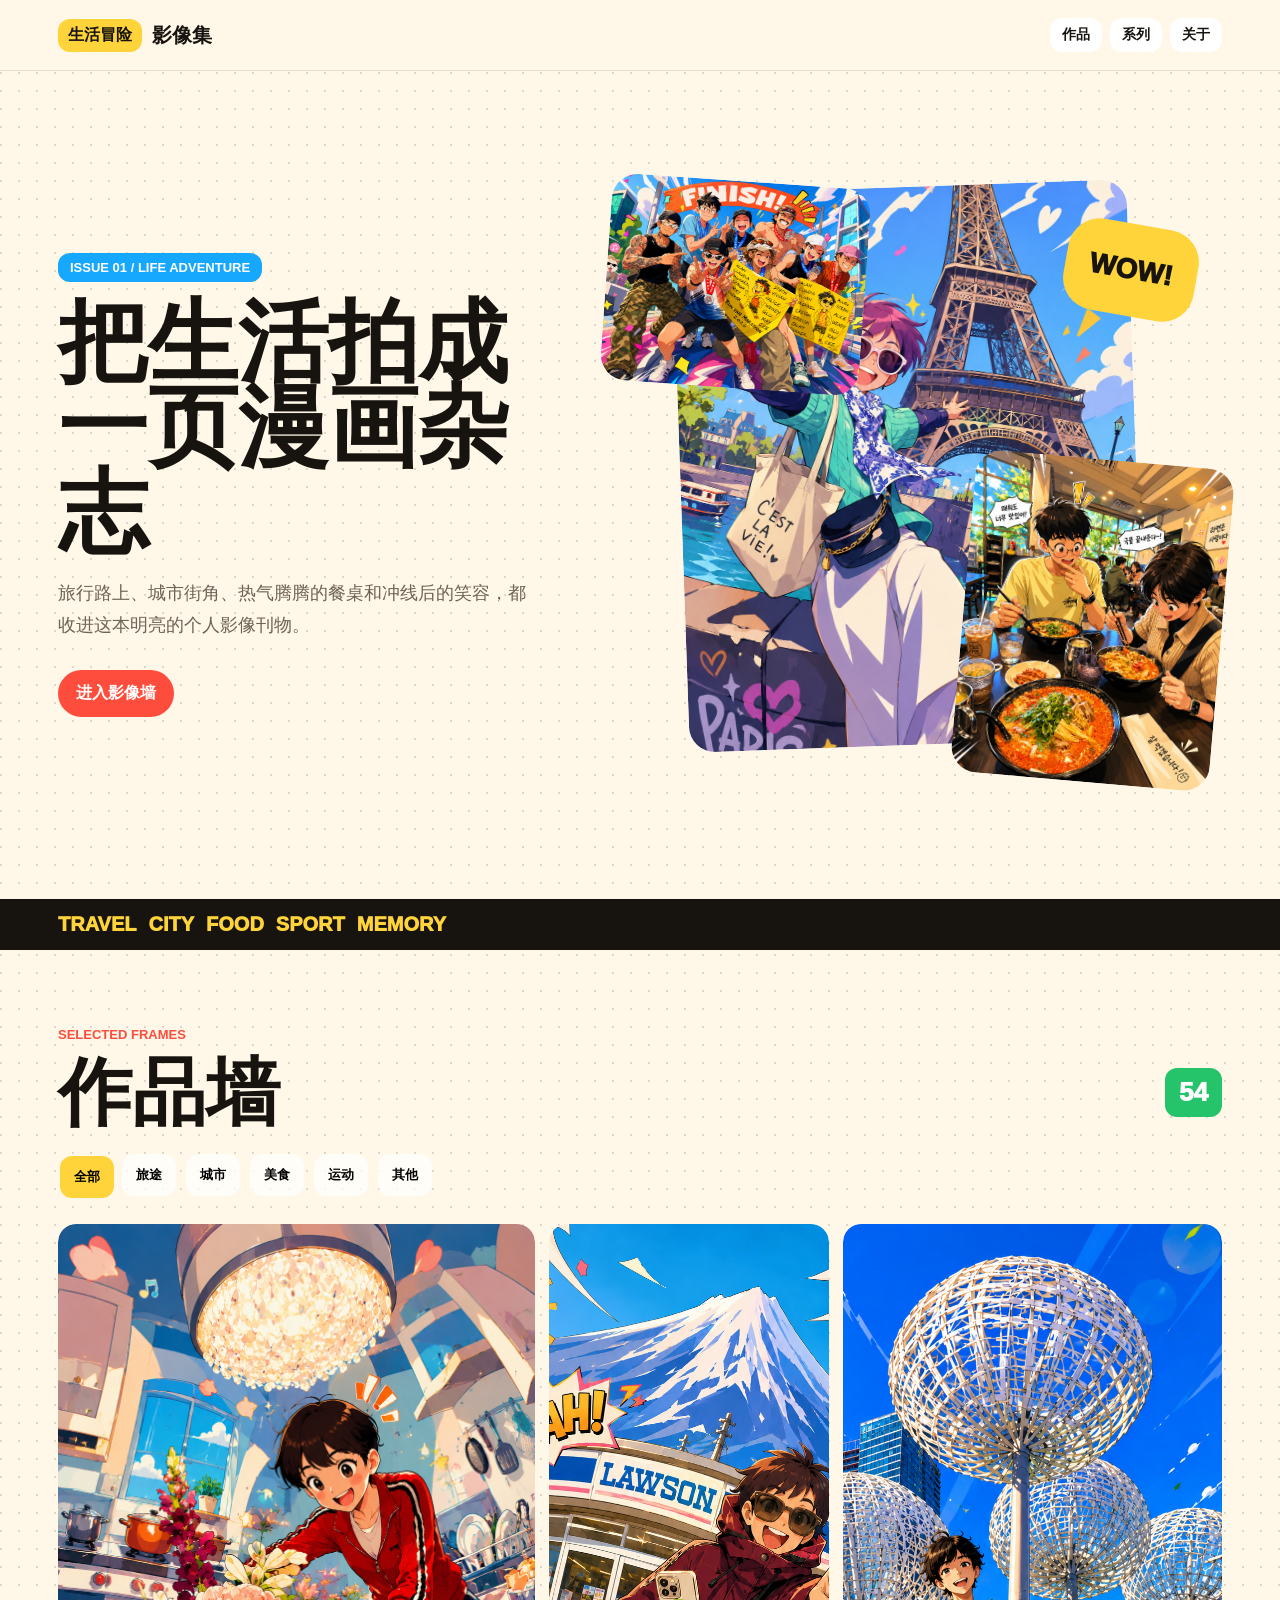
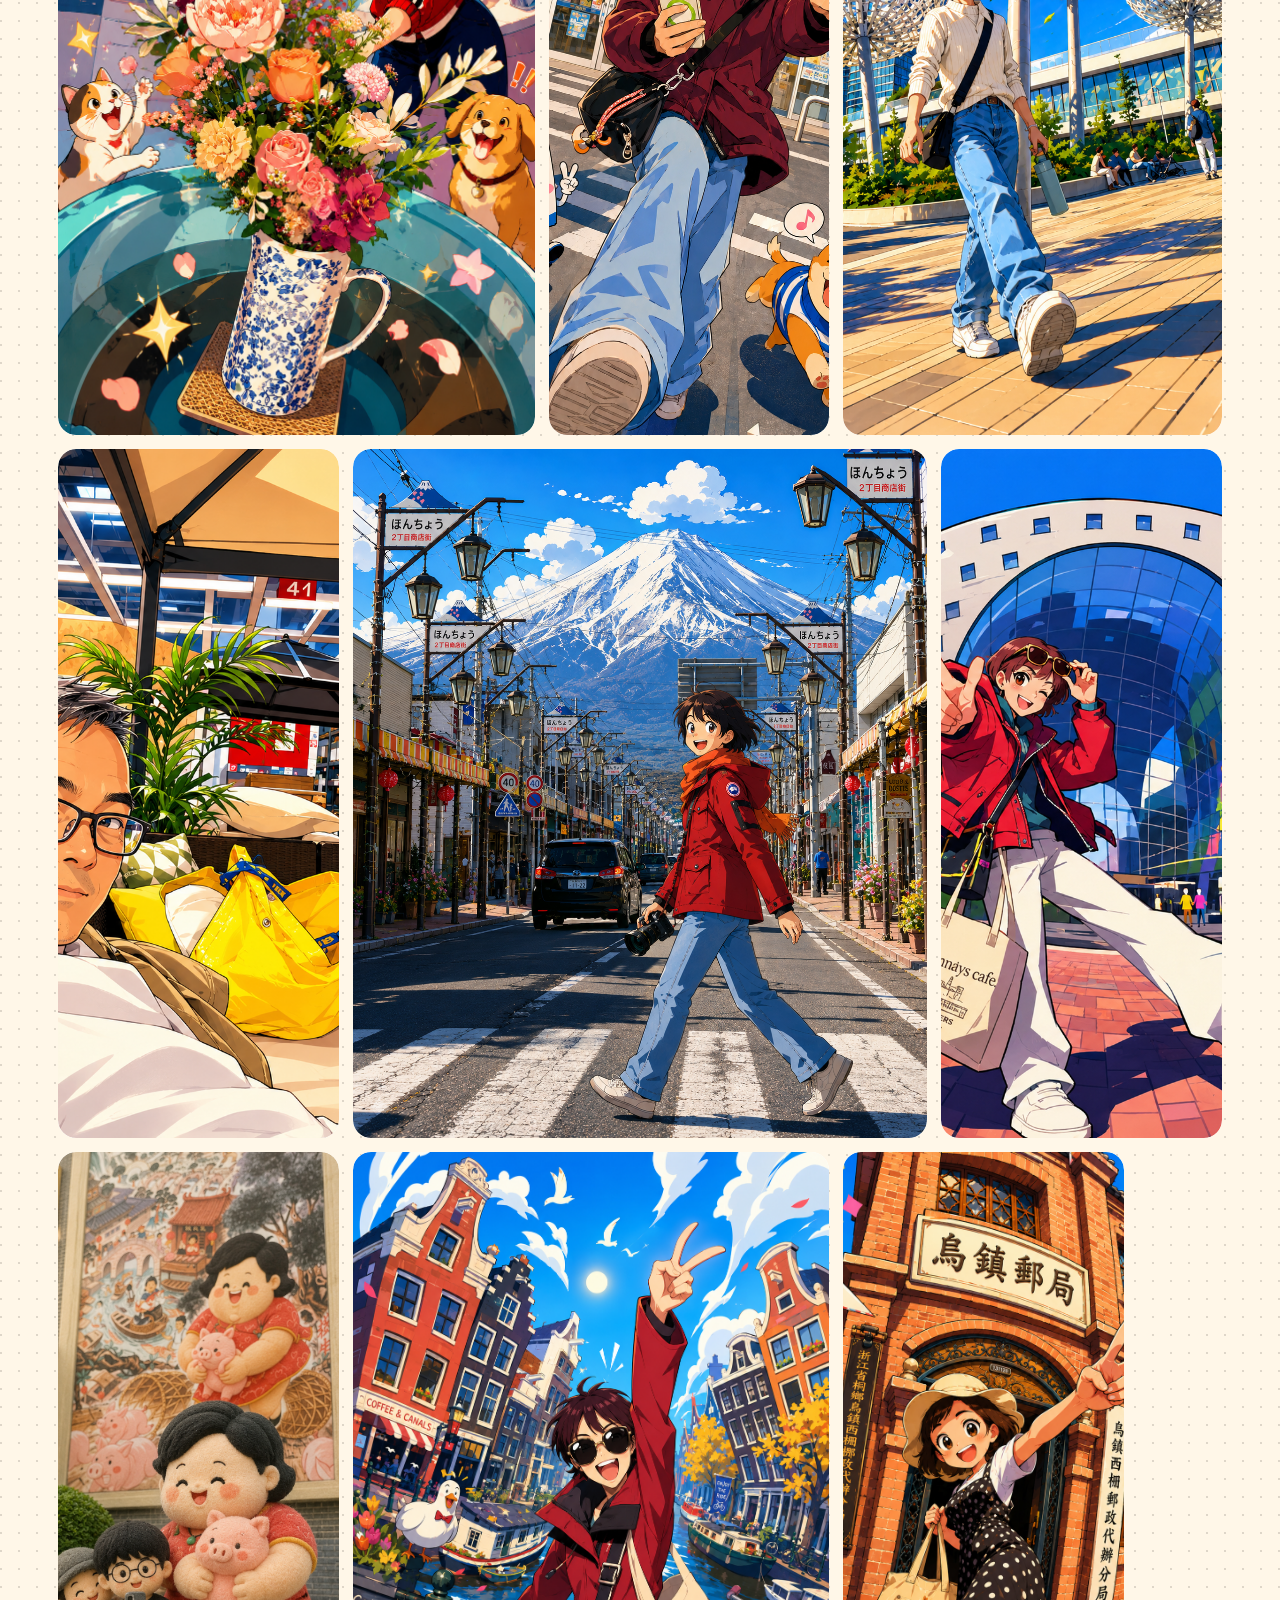
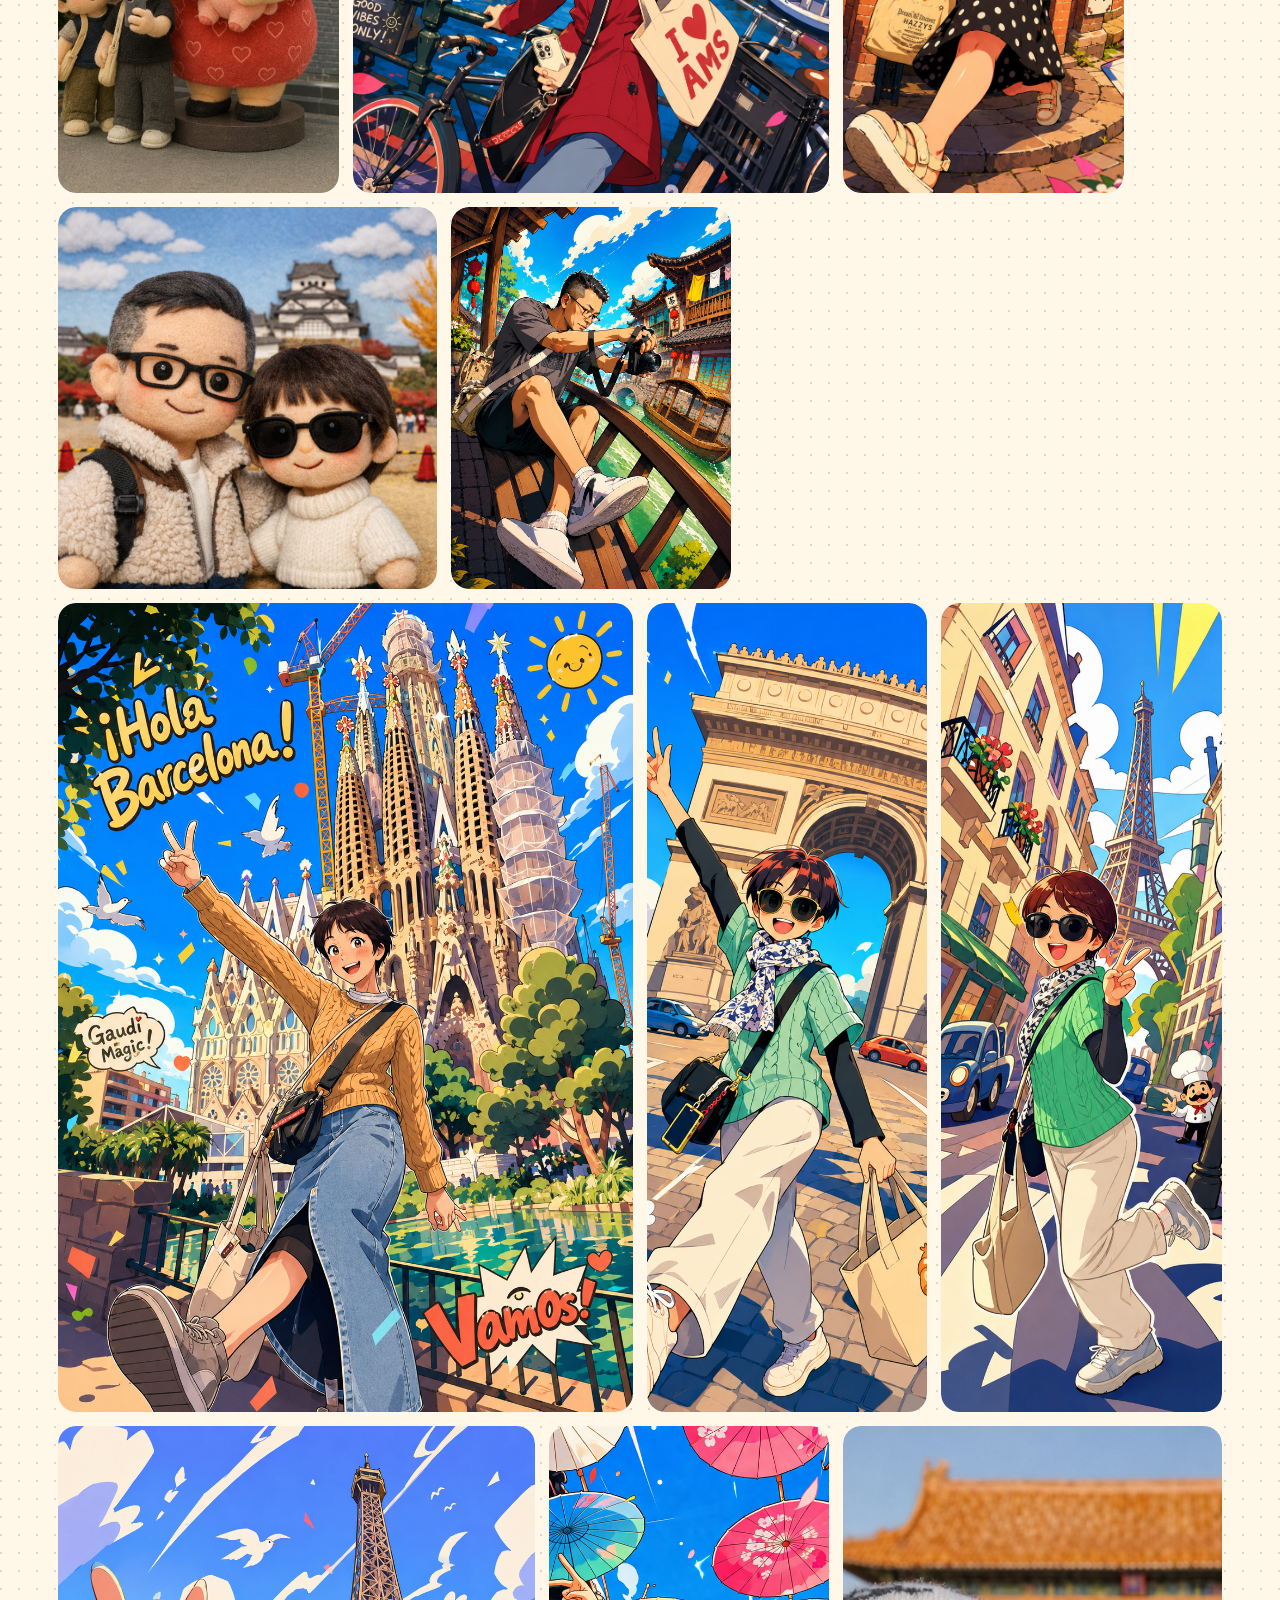
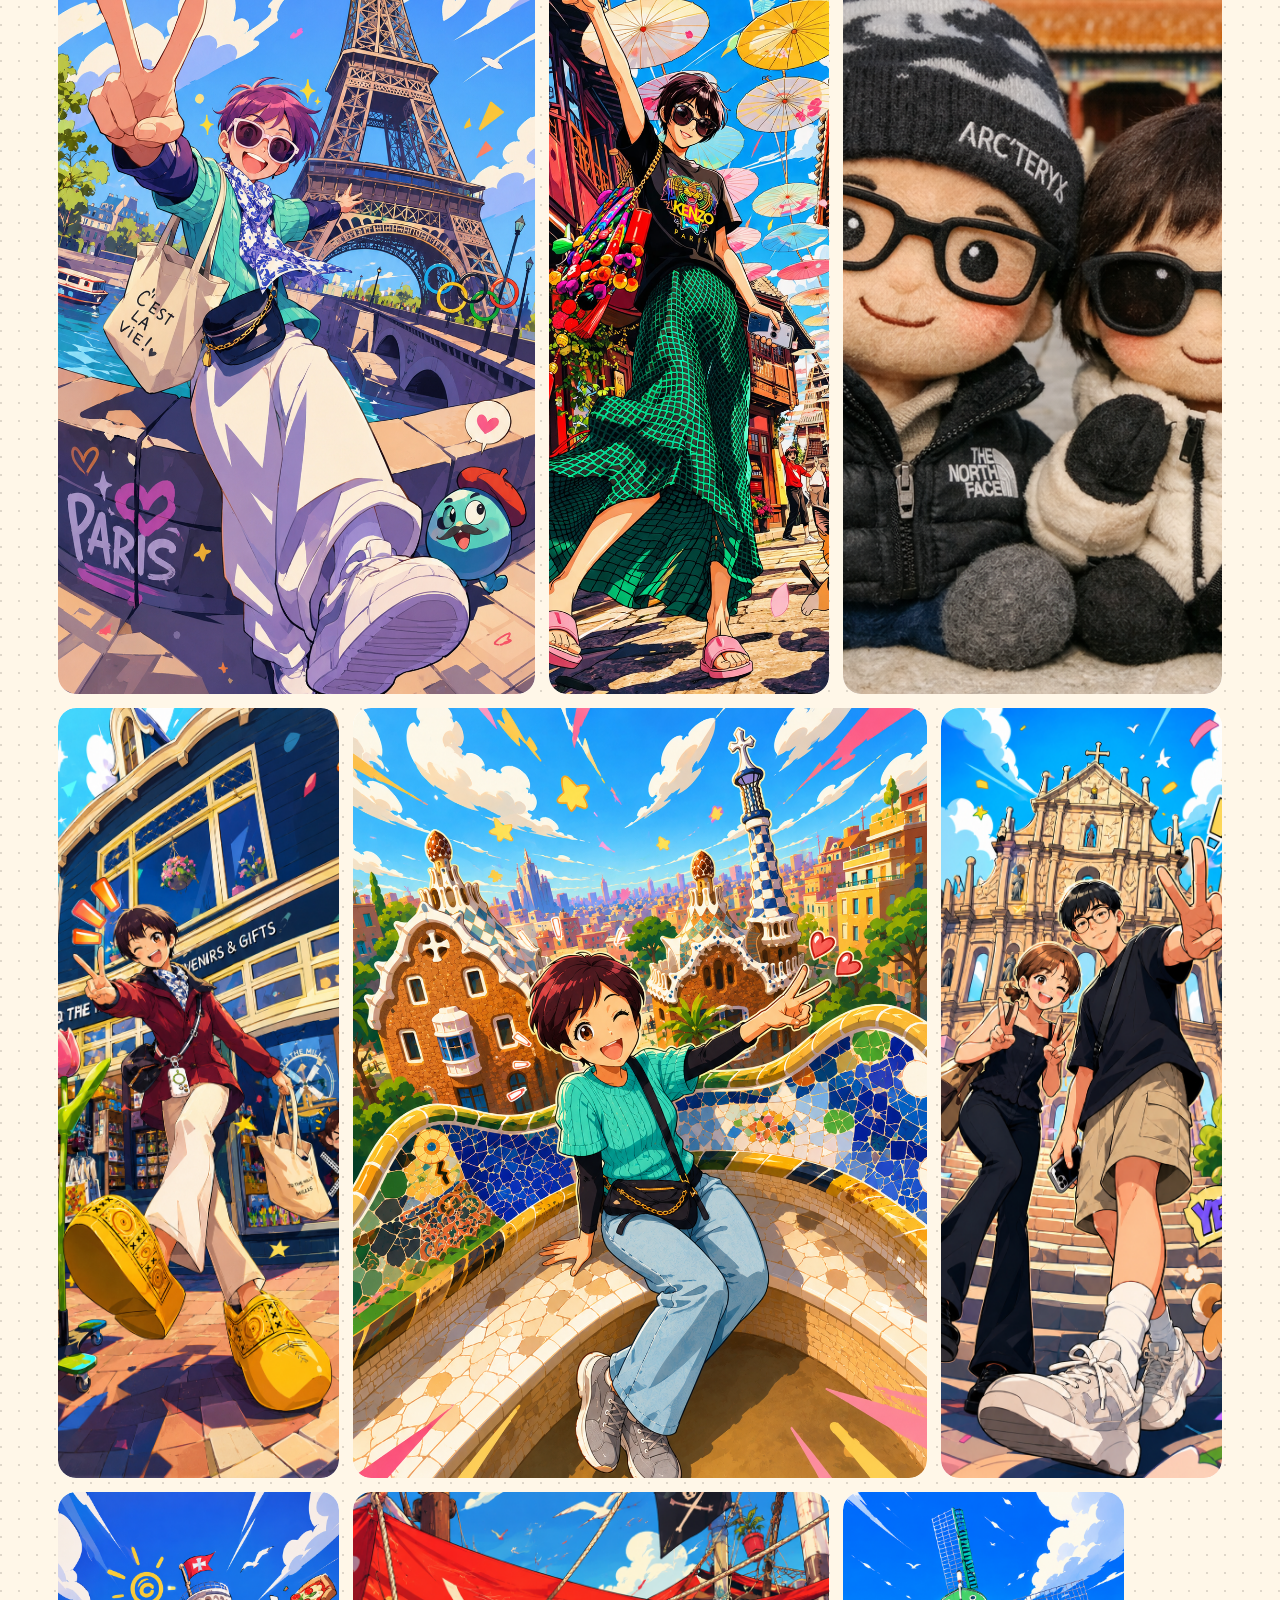
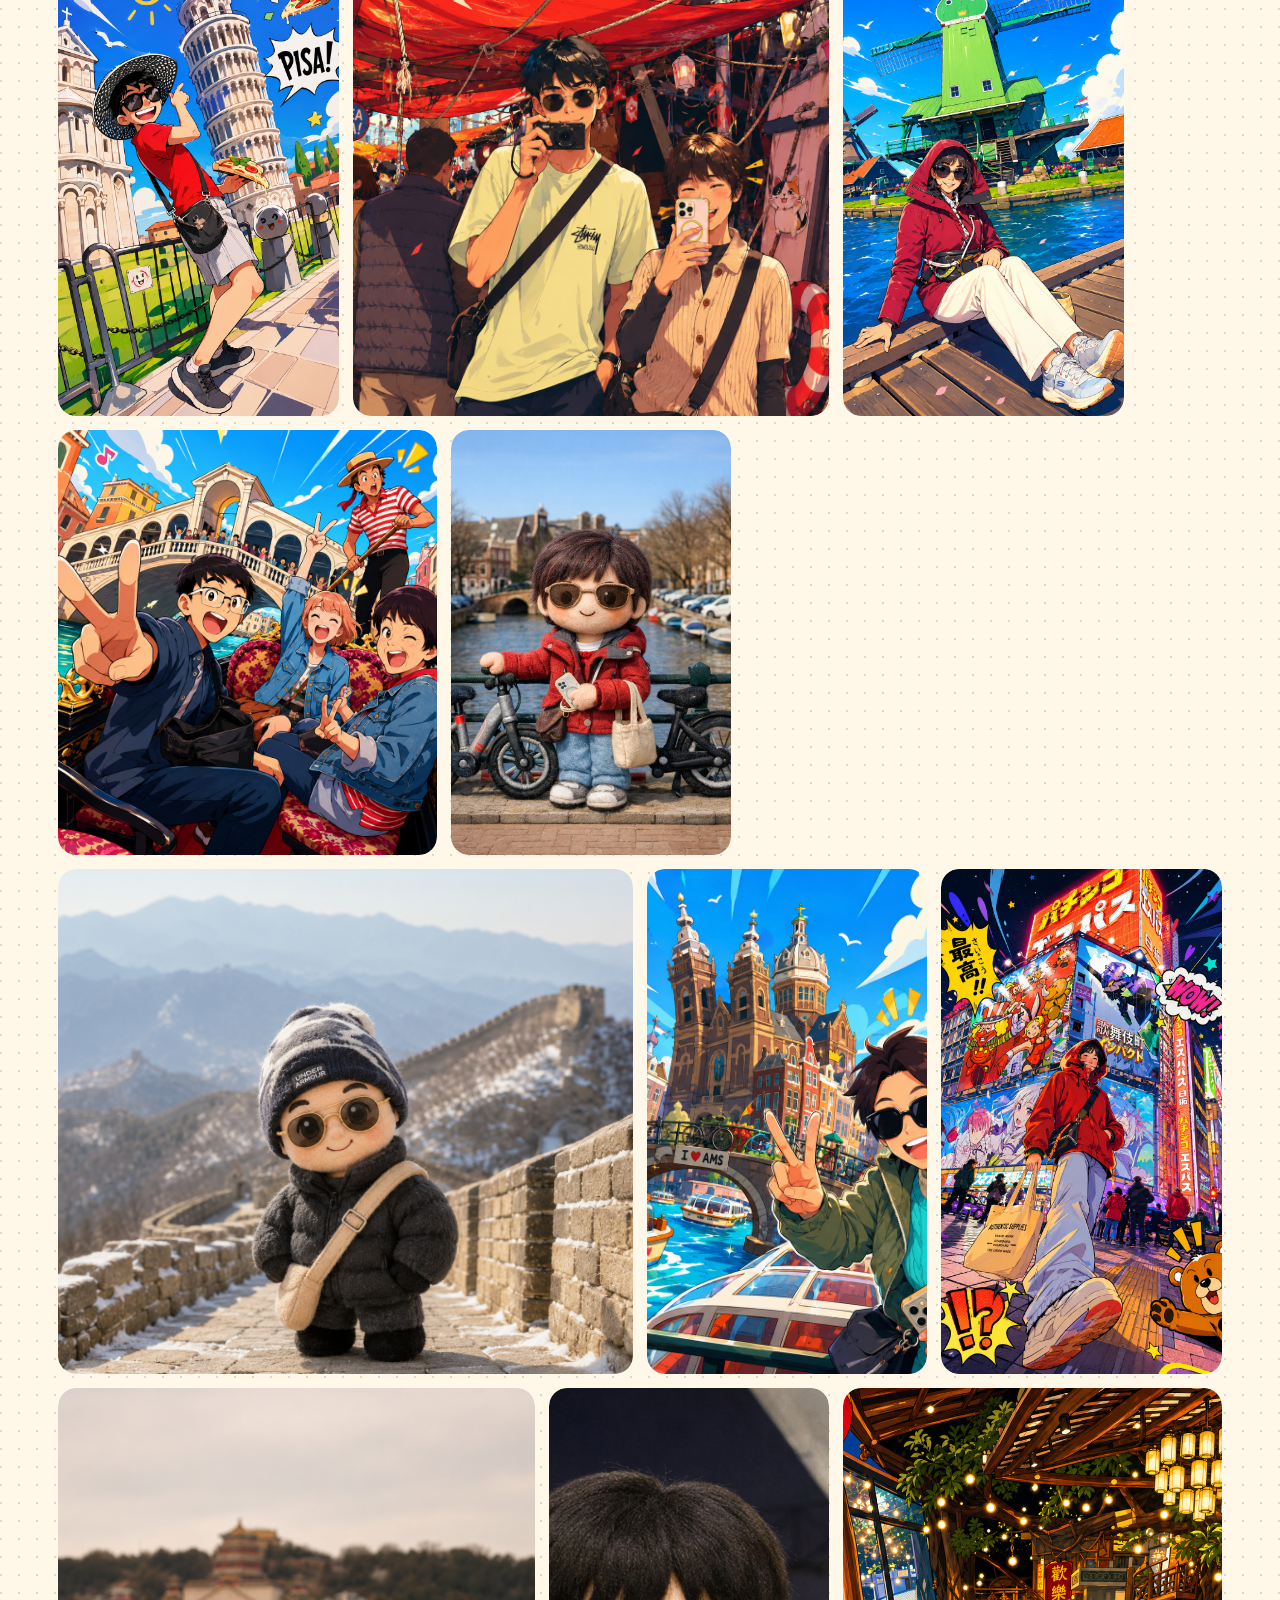
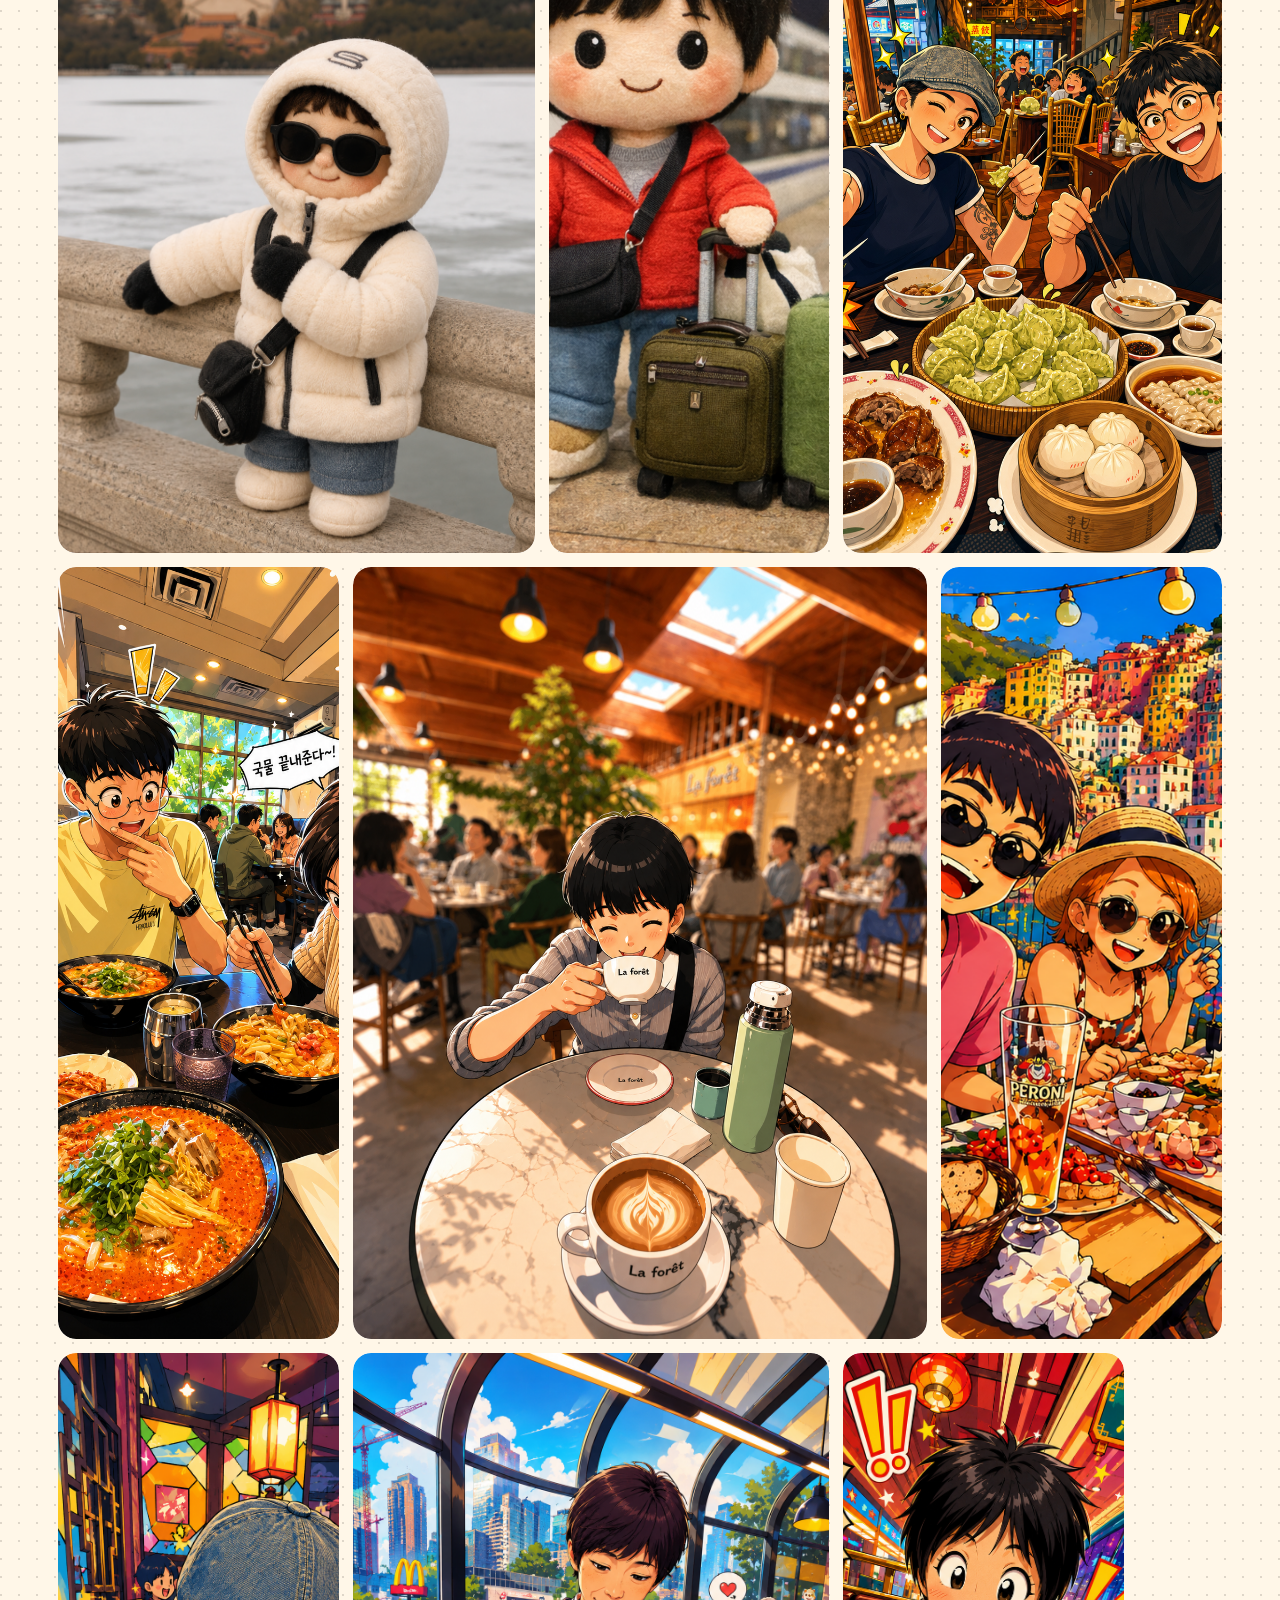
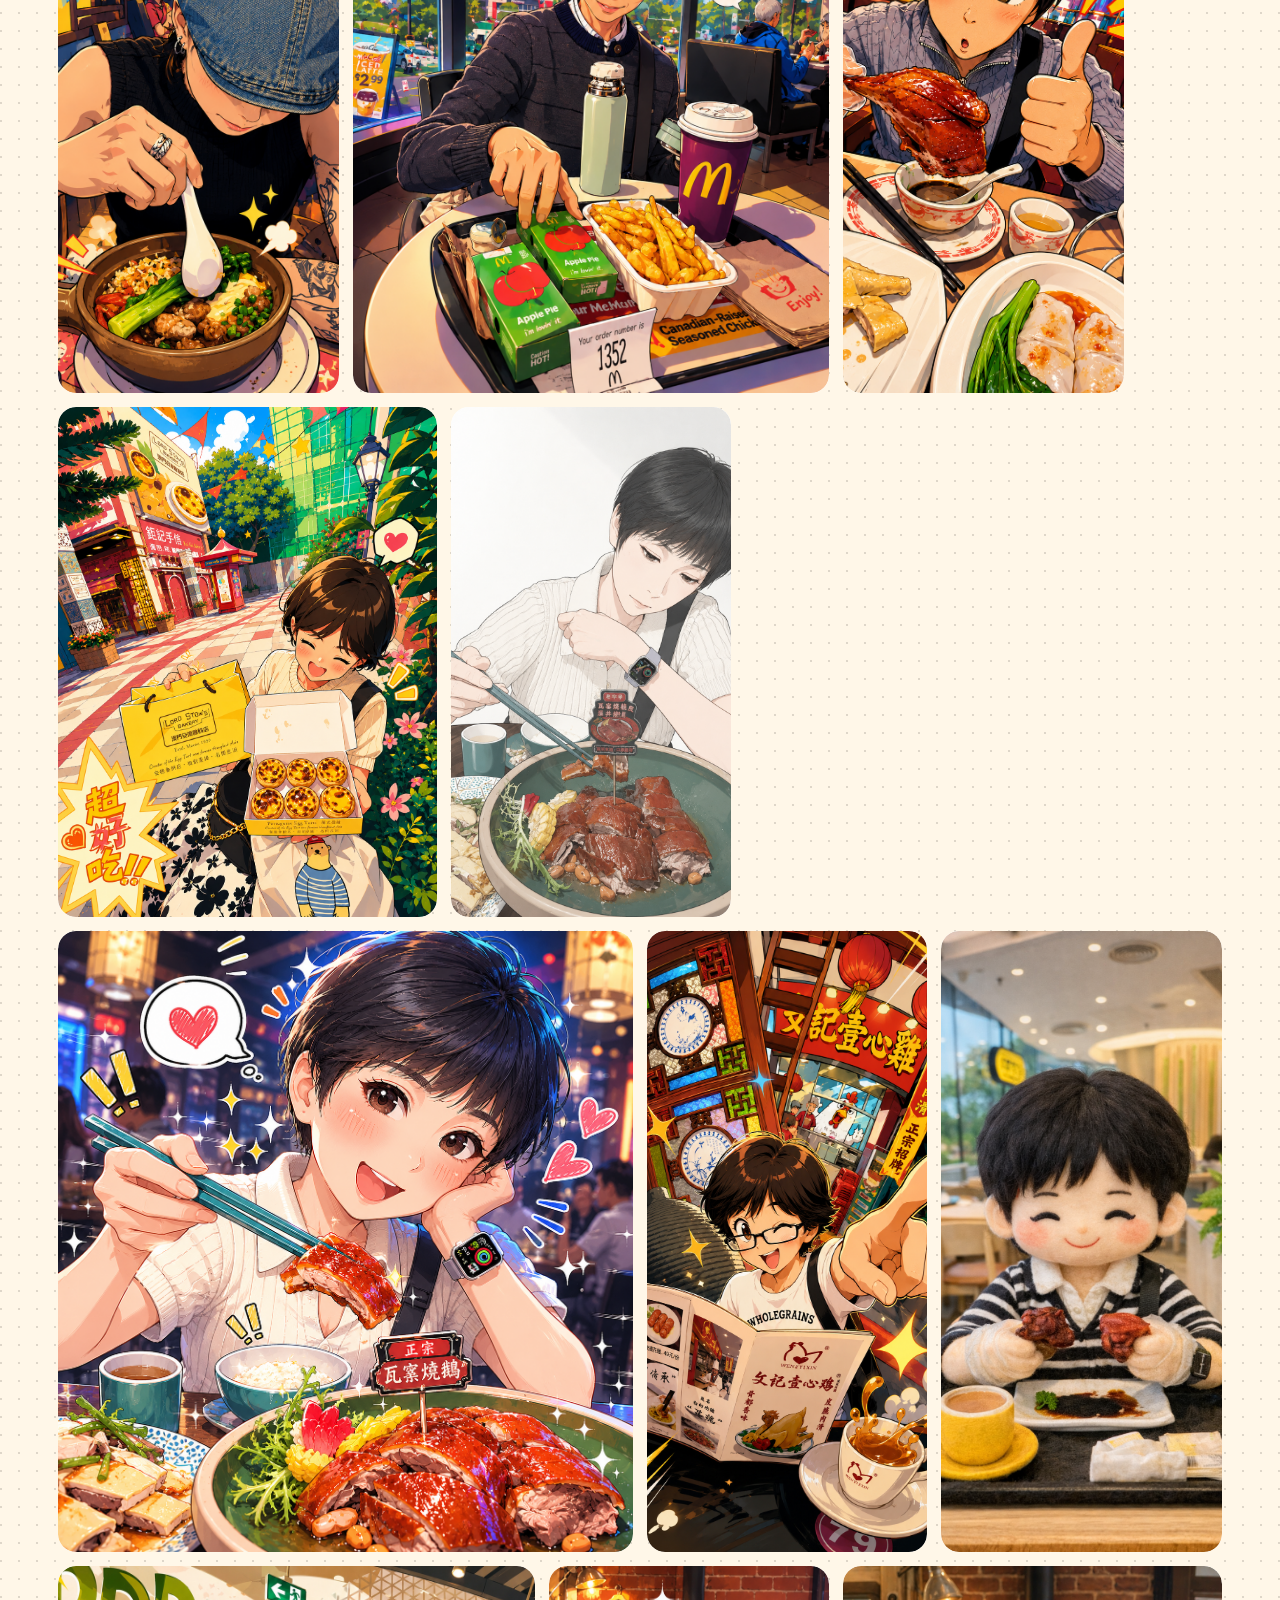
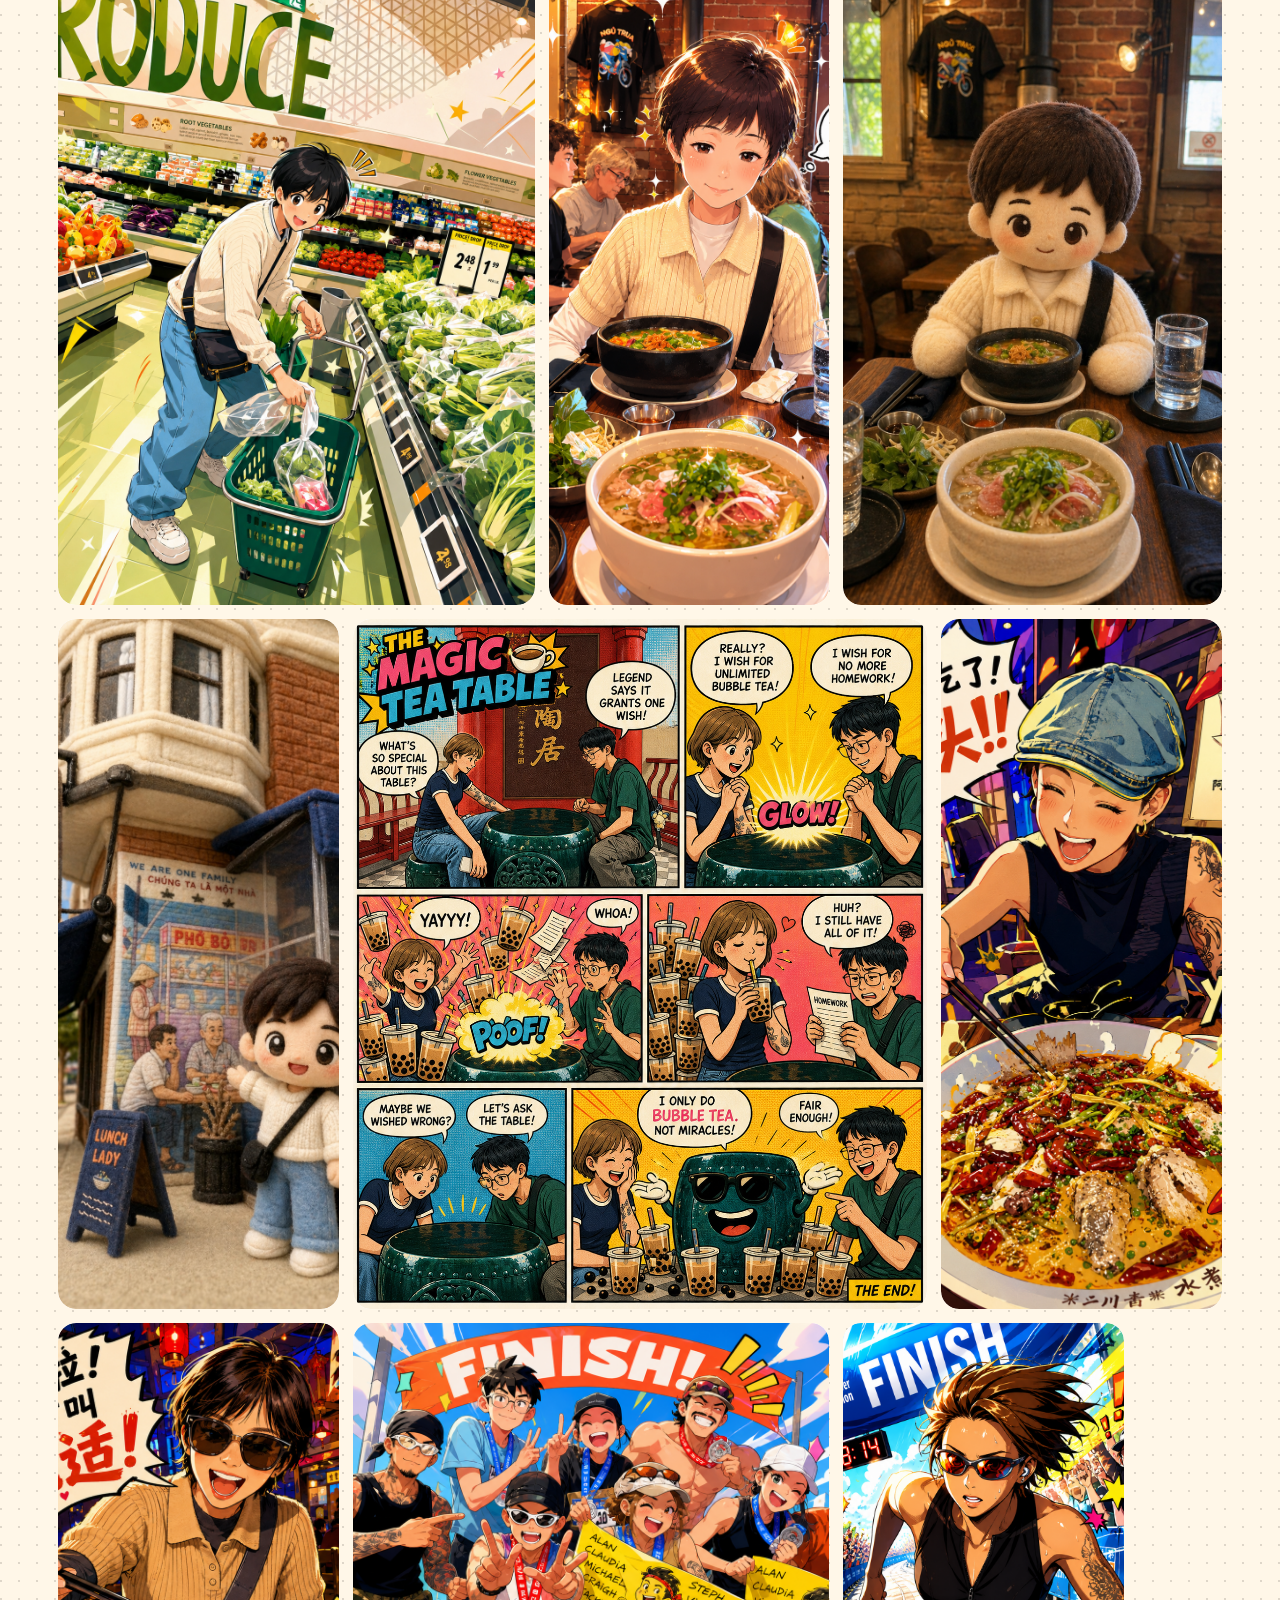
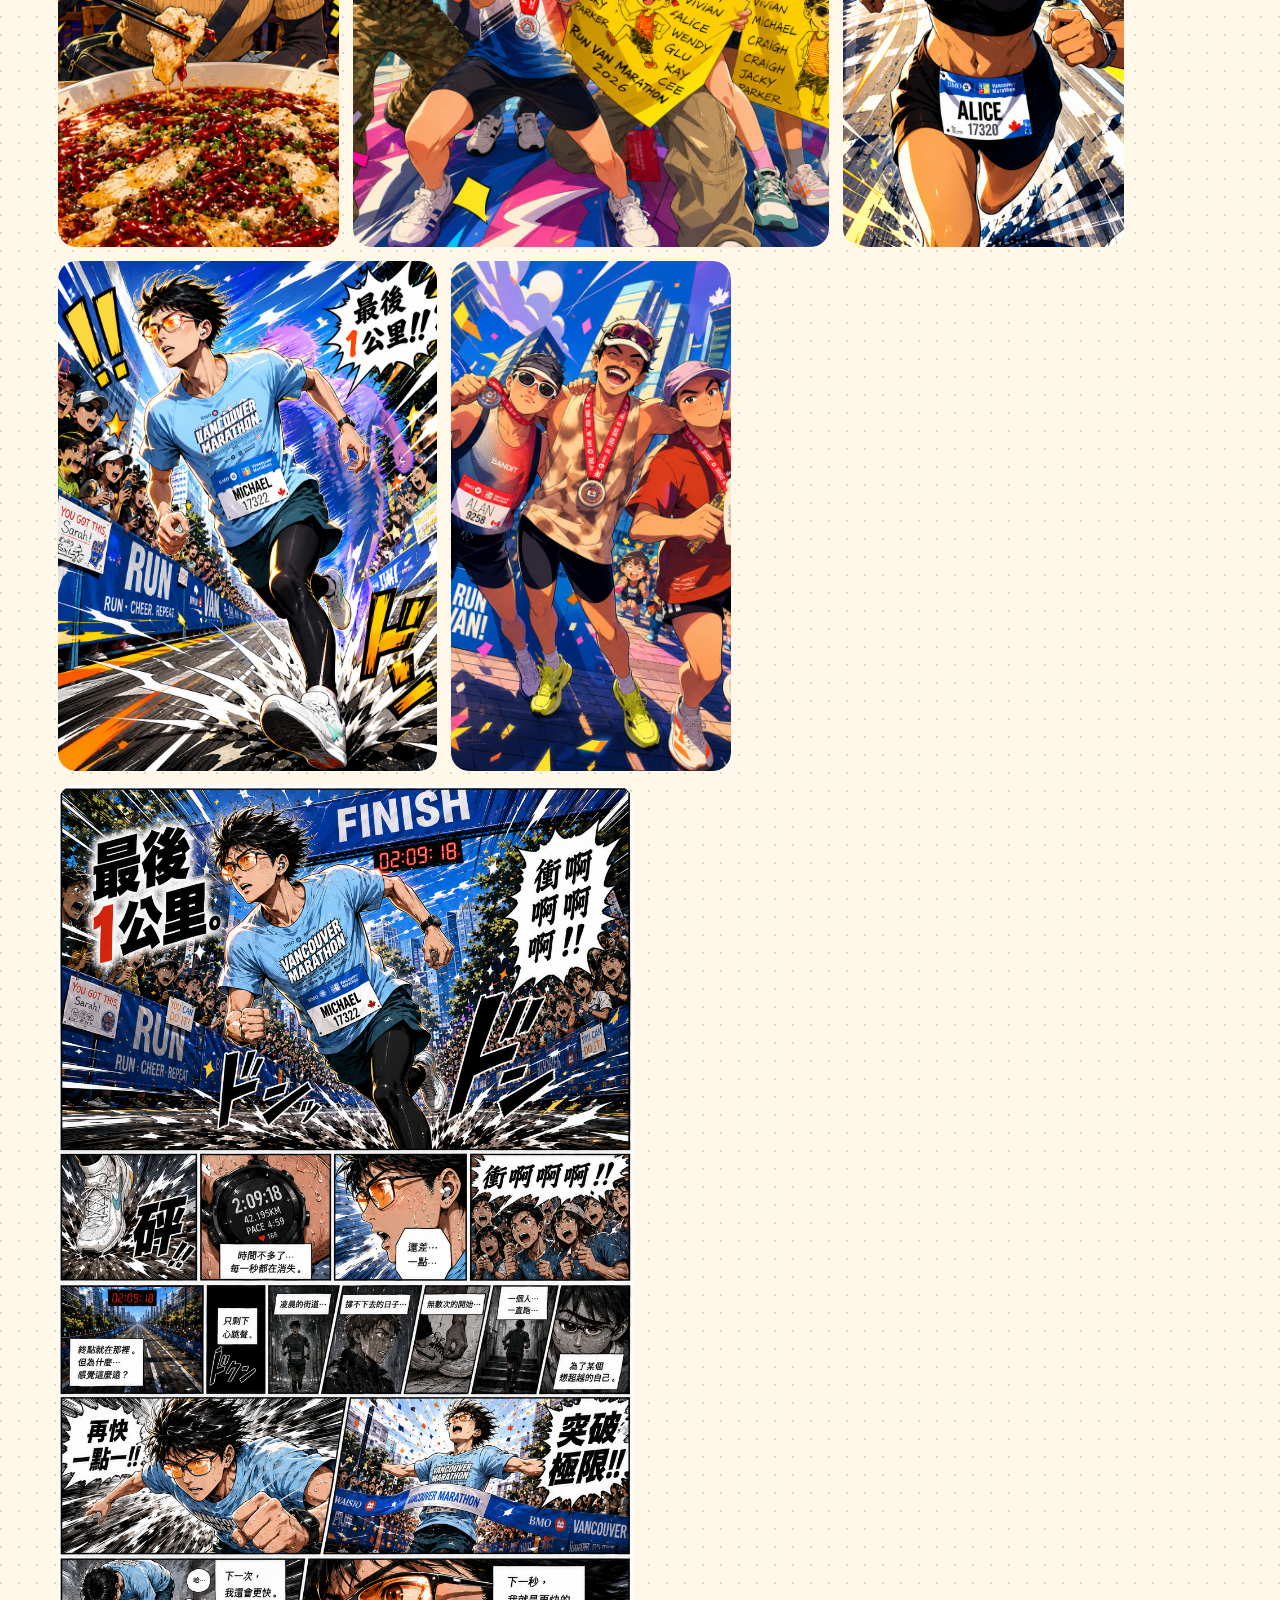
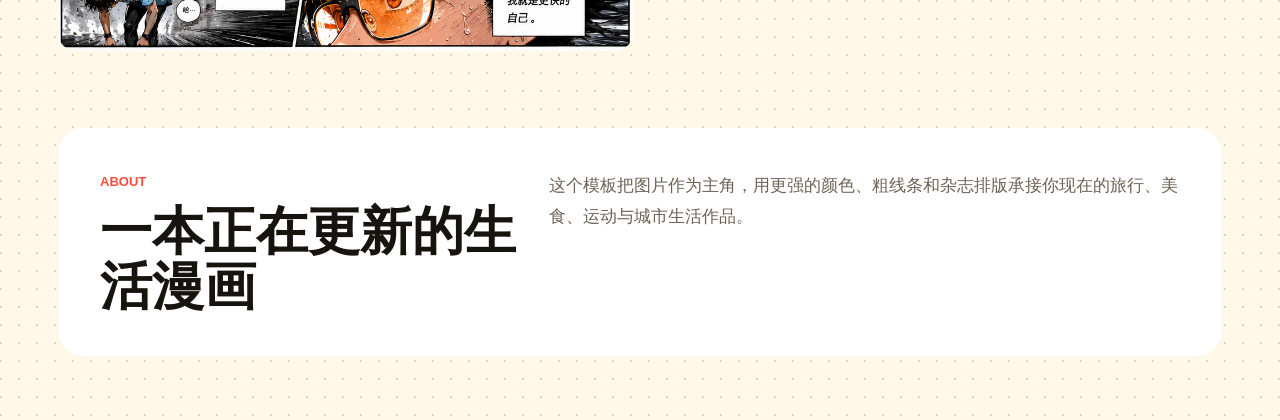
==== index.html @ 439e32d2 "Initial lifestyle comic magazine site" ====
<!doctype html>
<html lang="zh-Hans">
  <head>
    <meta charset="utf-8" />
    <meta name="viewport" content="width=device-width, initial-scale=1" />
    <title>生活冒险影像集 | 漫画杂志模板</title>
    <meta
      name="description"
      content="一个以旅行、美食、运动和城市生活为核心的漫画杂志风个人主页模板。"
    />
    <link rel="stylesheet" href="comic-template.css?v=4" />
  </head>
  <body>
    <header class="comic-header" aria-label="主导航">
      <a class="comic-brand" href="#top" aria-label="返回首页">
        <span>生活冒险</span>
        <strong>影像集</strong>
      </a>
      <nav class="comic-nav" aria-label="页面导航">
        <a href="#works">作品</a>
        <a href="#series">系列</a>
        <a href="#about">关于</a>
      </nav>
    </header>

    <main id="top">
      <section class="comic-hero" aria-labelledby="hero-title">
        <div class="hero-copy">
          <p class="issue-label">Issue 01 / Life Adventure</p>
          <h1 id="hero-title">把生活拍成一页漫画杂志</h1>
          <p>
            旅行路上、城市街角、热气腾腾的餐桌和冲线后的笑容，都收进这本明亮的个人影像刊物。
          </p>
          <a href="#works" class="hero-button">进入影像墙</a>
        </div>

        <div class="hero-stack" aria-label="精选作品预览">
          <figure class="hero-panel panel-main">
            <img src="assets/photos/旅途/巴黎铁塔旅拍.png" alt="旅途系列作品" />
          </figure>
          <figure class="hero-panel panel-food">
            <img src="assets/photos/美食/双人火锅餐桌.png" alt="美食系列作品" />
          </figure>
          <figure class="hero-panel panel-sport">
            <img src="assets/photos/运动/团队完赛庆祝.png" alt="运动系列作品" />
          </figure>
          <span class="sound-burst">WOW!</span>
        </div>
      </section>

      <section class="ticker-band" aria-label="系列摘要">
        <span>Travel</span>
        <span>City</span>
        <span>Food</span>
        <span>Sport</span>
        <span>Memory</span>
      </section>

      <section class="magazine-section" id="works" aria-labelledby="works-title">
        <div class="section-title">
          <p>Selected Frames</p>
          <h2 id="works-title">作品墙</h2>
          <span id="work-count">00</span>
        </div>

        <div class="series-strip" id="series" aria-label="作品系列筛选"></div>

        <div class="comic-grid" aria-live="polite"></div>
      </section>

      <section class="about-strip" id="about" aria-labelledby="about-title">
        <div>
          <p>About</p>
          <h2 id="about-title">一本正在更新的生活漫画</h2>
        </div>
        <p>
          这个模板把图片作为主角，用更强的颜色、粗线条和杂志排版承接你现在的旅行、美食、运动与城市生活作品。
        </p>
      </section>
    </main>

    <div class="comic-lightbox" id="lightbox" role="dialog" aria-modal="true" aria-label="作品大图预览" hidden>
      <button class="lightbox-close" type="button" aria-label="关闭预览">×</button>
      <div class="lightbox-frame">
        <img class="lightbox-image" src="" alt="" />
        <div class="lightbox-controls" aria-label="作品切换">
          <button class="lightbox-nav previous" type="button" data-direction="previous" aria-label="上一张">‹ 上一张</button>
          <button class="lightbox-nav next" type="button" data-direction="next" aria-label="下一张">下一张 ›</button>
        </div>
      </div>
    </div>

    <script src="gallery-data.js?v=15"></script>
    <script src="comic-template.js?v=4"></script>
  </body>
</html>
---- comic-template.css ----
:root {
  --paper: #fff7e8;
  --ink: #17130f;
  --muted: #6f6256;
  --red: #ff4d3d;
  --blue: #16a7ff;
  --yellow: #ffd43b;
  --green: #25c46b;
  --panel: #ffffff;
  --soft-line: rgba(23, 19, 15, 0.1);
  --radius-sm: 12px;
  --radius-md: 18px;
  --radius-lg: 26px;
}

* {
  box-sizing: border-box;
}

html {
  scroll-behavior: smooth;
}

body {
  margin: 0;
  background:
    radial-gradient(circle at 1px 1px, rgba(23, 19, 15, 0.14) 1px, transparent 0) 0 0 / 18px 18px,
    var(--paper);
  color: var(--ink);
  font-family: Arial, "PingFang SC", "Microsoft YaHei", sans-serif;
  letter-spacing: 0;
}

img {
  display: block;
  max-width: 100%;
}

a {
  color: inherit;
  text-decoration: none;
}

.comic-header {
  position: sticky;
  top: 0;
  z-index: 20;
  display: flex;
  align-items: center;
  justify-content: space-between;
  gap: 20px;
  padding: 18px clamp(18px, 5vw, 58px);
  background: rgba(255, 247, 232, 0.92);
  border-bottom: 1px solid var(--soft-line);
  backdrop-filter: blur(14px);
}

.comic-brand {
  display: inline-flex;
  align-items: center;
  gap: 10px;
  font-weight: 900;
}

.comic-brand span {
  padding: 6px 10px;
  background: var(--yellow);
  border-radius: var(--radius-sm);
}

.comic-brand strong {
  font-size: 20px;
}

.comic-nav {
  display: flex;
  gap: 8px;
}

.comic-nav a,
.hero-button,
.series-button {
  border: 0;
  border-radius: var(--radius-sm);
  background: var(--panel);
  font-weight: 800;
}

.comic-nav a {
  padding: 8px 12px;
  font-size: 14px;
}

.comic-hero {
  min-height: calc(100vh - 72px);
  display: grid;
  grid-template-columns: minmax(280px, 0.88fr) minmax(320px, 1.12fr);
  align-items: center;
  gap: clamp(28px, 5vw, 70px);
  padding: clamp(36px, 6vw, 76px) clamp(18px, 5vw, 58px) clamp(46px, 6vw, 84px);
  overflow: hidden;
}

.hero-copy {
  max-width: 650px;
}

.issue-label {
  display: inline-block;
  margin: 0 0 18px;
  padding: 7px 12px;
  background: var(--blue);
  border-radius: var(--radius-sm);
  color: #fff;
  font-size: 13px;
  font-weight: 900;
  text-transform: uppercase;
}

.hero-copy h1 {
  margin: 0;
  max-width: 11em;
  font-size: clamp(48px, 7vw, 96px);
  line-height: 0.95;
  letter-spacing: 0;
}

.hero-copy p:not(.issue-label) {
  max-width: 520px;
  margin: 22px 0 0;
  color: var(--muted);
  font-size: 18px;
  line-height: 1.8;
}

.hero-button {
  display: inline-block;
  margin-top: 28px;
  padding: 13px 18px;
  background: var(--red);
  color: #fff;
  border-radius: 999px;
}

.hero-stack {
  position: relative;
  min-height: 620px;
}

.hero-panel {
  position: absolute;
  margin: 0;
  overflow: hidden;
  background: var(--panel);
  border-radius: var(--radius-lg);
}

.hero-panel img {
  width: 100%;
  height: 100%;
  object-fit: cover;
}

.panel-main {
  inset: 2% 14% 8% 12%;
  transform: rotate(-2deg);
}

.panel-food {
  width: 42%;
  aspect-ratio: 4 / 5;
  right: 0;
  bottom: 2%;
  transform: rotate(5deg);
}

.panel-sport {
  width: 42%;
  aspect-ratio: 5 / 4;
  left: 0;
  top: 1%;
  transform: rotate(4deg);
}

.sound-burst {
  position: absolute;
  right: 4%;
  top: 8%;
  z-index: 3;
  display: grid;
  place-items: center;
  width: 132px;
  height: 92px;
  background: var(--yellow);
  border-radius: 32px;
  transform: rotate(10deg);
  font-size: 28px;
  font-weight: 950;
}

.ticker-band {
  display: flex;
  gap: 12px;
  overflow: hidden;
  padding: 14px clamp(18px, 5vw, 58px);
  background: var(--ink);
  color: var(--yellow);
  font-size: 20px;
  font-weight: 950;
  text-transform: uppercase;
}

.ticker-band span {
  white-space: nowrap;
}

.magazine-section {
  padding: clamp(46px, 6vw, 82px) clamp(18px, 5vw, 58px);
}

.section-title {
  display: grid;
  grid-template-columns: 1fr auto;
  gap: 14px 24px;
  align-items: end;
  margin-bottom: 24px;
}

.section-title p {
  grid-column: 1 / -1;
  margin: 0;
  color: var(--red);
  font-size: 13px;
  font-weight: 900;
  text-transform: uppercase;
}

.section-title h2 {
  margin: 0;
  font-size: clamp(42px, 6vw, 74px);
  line-height: 1;
}

#work-count {
  align-self: center;
  padding: 9px 14px;
  background: var(--green);
  border-radius: var(--radius-sm);
  color: #fff;
  font-size: 26px;
  font-weight: 950;
}

.series-strip {
  display: flex;
  flex-wrap: wrap;
  gap: 10px;
  margin-bottom: 28px;
}

.series-button {
  min-height: 42px;
  padding: 8px 14px;
  cursor: pointer;
  background: rgba(255, 255, 255, 0.72);
}

.series-button.is-active {
  background: var(--yellow);
  transform: translate(2px, 2px);
}

.comic-grid {
  display: grid;
  grid-template-columns: repeat(12, 1fr);
  gap: 14px;
}

.comic-card {
  position: relative;
  grid-column: span 3;
  min-height: 280px;
  overflow: hidden;
  background: var(--panel);
  border-radius: var(--radius-md);
}

.comic-card:nth-child(7n + 1) {
  grid-column: span 5;
  min-height: 520px;
}

.comic-card:nth-child(7n + 3) {
  grid-column: span 4;
  min-height: 360px;
}

.comic-card:nth-child(7n + 5) {
  grid-column: span 6;
  min-height: 340px;
}

.comic-card button {
  width: 100%;
  height: 100%;
  min-height: inherit;
  padding: 0;
  border: 0;
  border-radius: inherit;
  background: transparent;
  color: inherit;
  cursor: pointer;
}

.comic-card img {
  width: 100%;
  height: 100%;
  min-height: inherit;
  object-fit: cover;
  border-radius: inherit;
  transition: transform 220ms ease;
}

.comic-card:hover img,
.comic-card:focus-within img {
  transform: scale(1.04);
}

.empty-gallery {
  grid-column: 1 / -1;
  padding: 30px;
  background: var(--panel);
  border-radius: var(--radius-lg);
  font-weight: 900;
}

.about-strip {
  display: grid;
  grid-template-columns: minmax(240px, 0.8fr) minmax(280px, 1.2fr);
  gap: 28px;
  align-items: start;
  margin: 0 clamp(18px, 5vw, 58px) 64px;
  padding: clamp(24px, 4vw, 42px);
  background: var(--panel);
  border-radius: var(--radius-lg);
}

.about-strip p {
  margin: 0;
  color: var(--muted);
  font-size: 17px;
  line-height: 1.85;
}

.about-strip div p {
  color: var(--red);
  font-size: 13px;
  font-weight: 900;
  text-transform: uppercase;
}

.about-strip h2 {
  margin: 10px 0 0;
  font-size: clamp(30px, 5vw, 52px);
  line-height: 1.06;
}

.comic-lightbox {
  position: fixed;
  inset: 0;
  z-index: 50;
  display: grid;
  place-items: center;
  align-items: center;
  padding: 28px;
  background: rgba(23, 19, 15, 0.88);
}

.comic-lightbox[hidden] {
  display: none;
}

.lightbox-frame {
  display: grid;
  gap: 18px;
  justify-items: center;
  max-width: min(1100px, 100%);
}

.lightbox-image {
  max-width: min(1100px, 100%);
  max-height: 78vh;
  margin: auto;
  border-radius: var(--radius-lg);
  background: #fff;
  object-fit: contain;
}

.lightbox-close,
.lightbox-nav {
  border: 0;
  border-radius: 999px;
  background: var(--yellow);
  color: var(--ink);
  cursor: pointer;
  font-weight: 950;
}

.lightbox-close {
  position: fixed;
  right: 24px;
  top: 22px;
  width: 46px;
  height: 46px;
  font-size: 30px;
}

.lightbox-controls {
  display: flex;
  justify-content: center;
  gap: 12px;
  width: 100%;
}

.lightbox-nav {
  min-width: 112px;
  min-height: 42px;
  padding: 9px 16px;
  font-size: 15px;
}

@media (max-width: 980px) {
  .comic-hero,
  .about-strip {
    grid-template-columns: 1fr;
  }

  .hero-stack {
    min-height: 520px;
  }

  .comic-card,
  .comic-card:nth-child(7n + 1),
  .comic-card:nth-child(7n + 3),
  .comic-card:nth-child(7n + 5) {
    grid-column: span 6;
    min-height: 320px;
  }
}

@media (max-width: 640px) {
  .comic-header {
    align-items: flex-start;
    flex-direction: column;
  }

  .comic-nav {
    width: 100%;
    overflow-x: auto;
    padding-bottom: 4px;
  }

  .comic-hero {
    min-height: auto;
  }

  .hero-copy h1 {
    font-size: 48px;
  }

  .hero-stack {
    min-height: 430px;
  }

  .panel-main {
    inset: 8% 4% 4% 4%;
  }

  .panel-food,
  .panel-sport {
    width: 48%;
  }

  .sound-burst {
    width: 104px;
    height: 76px;
    font-size: 22px;
  }

  .section-title {
    grid-template-columns: 1fr;
  }

  #work-count {
    width: max-content;
  }

  .comic-card,
  .comic-card:nth-child(7n + 1),
  .comic-card:nth-child(7n + 3),
  .comic-card:nth-child(7n + 5) {
    grid-column: 1 / -1;
    min-height: 360px;
  }

  .comic-lightbox {
    padding: 18px;
  }

  .lightbox-nav {
    min-width: 98px;
  }
}
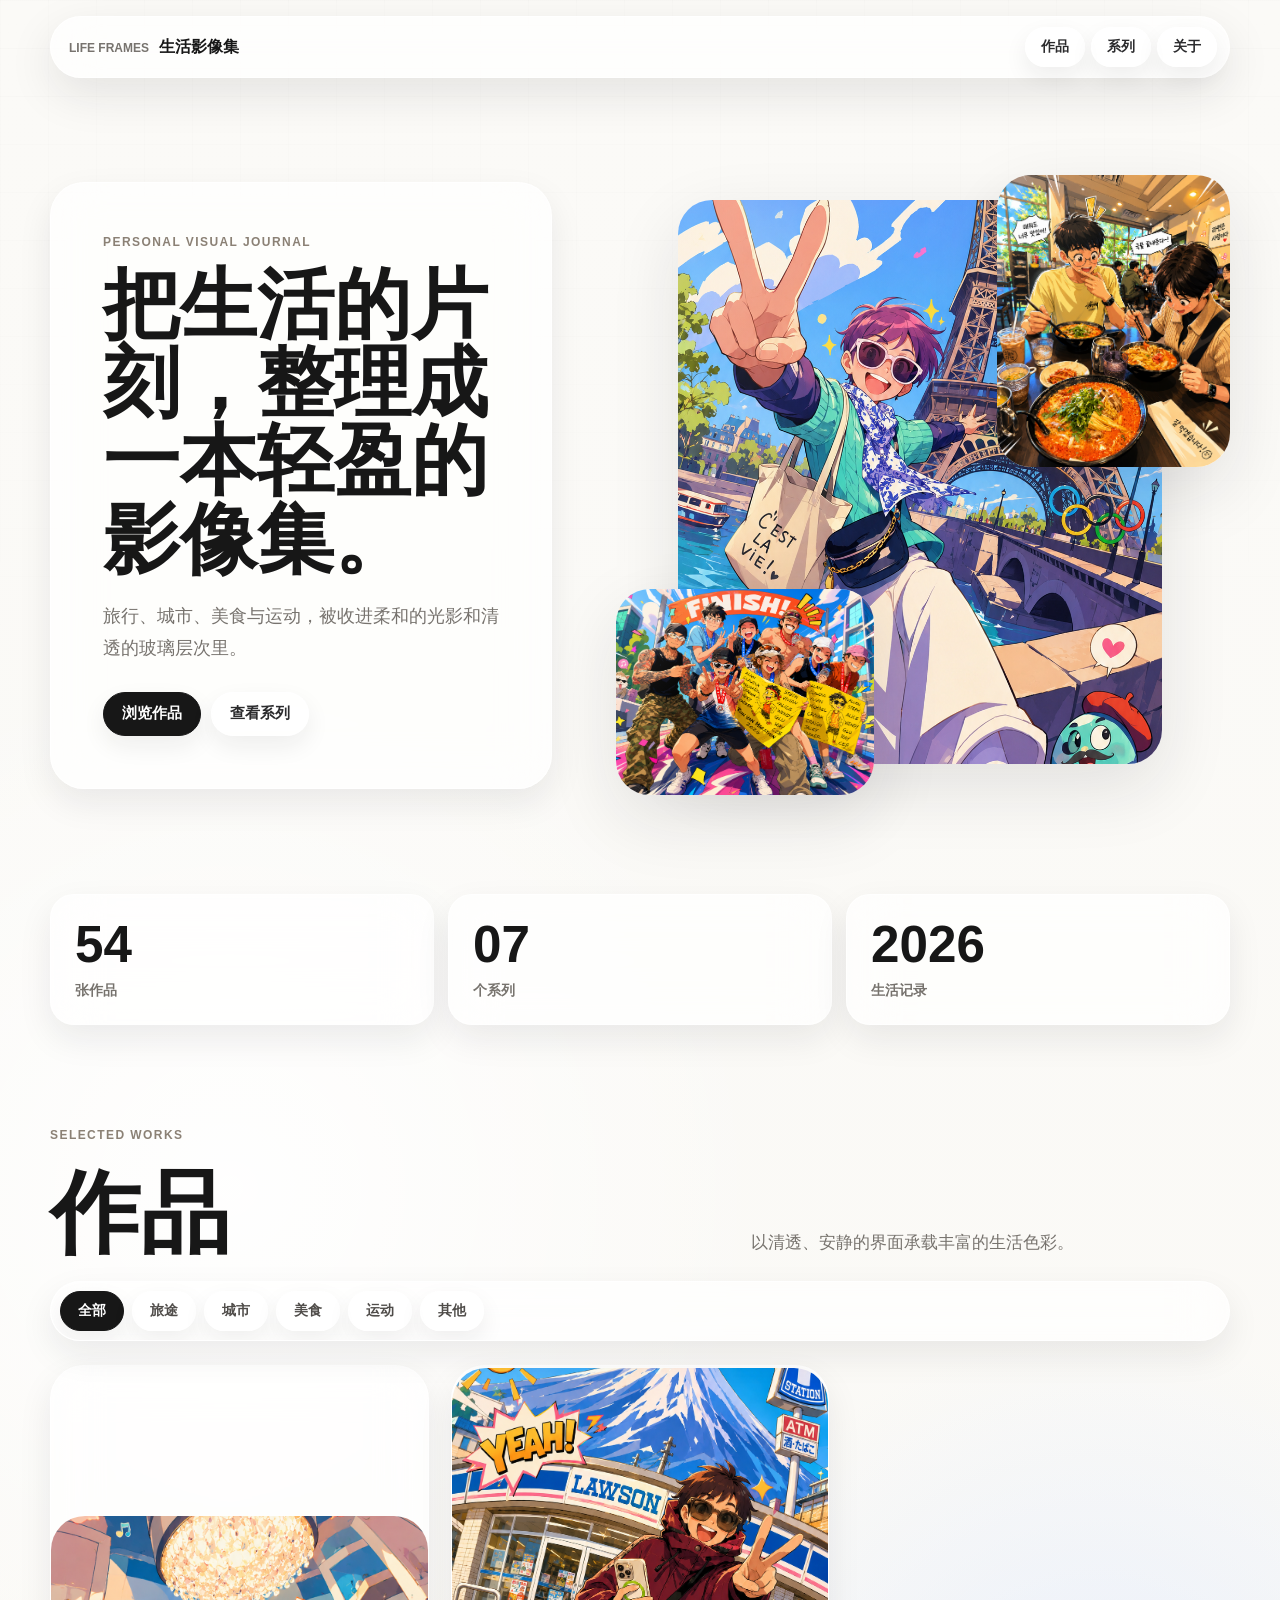
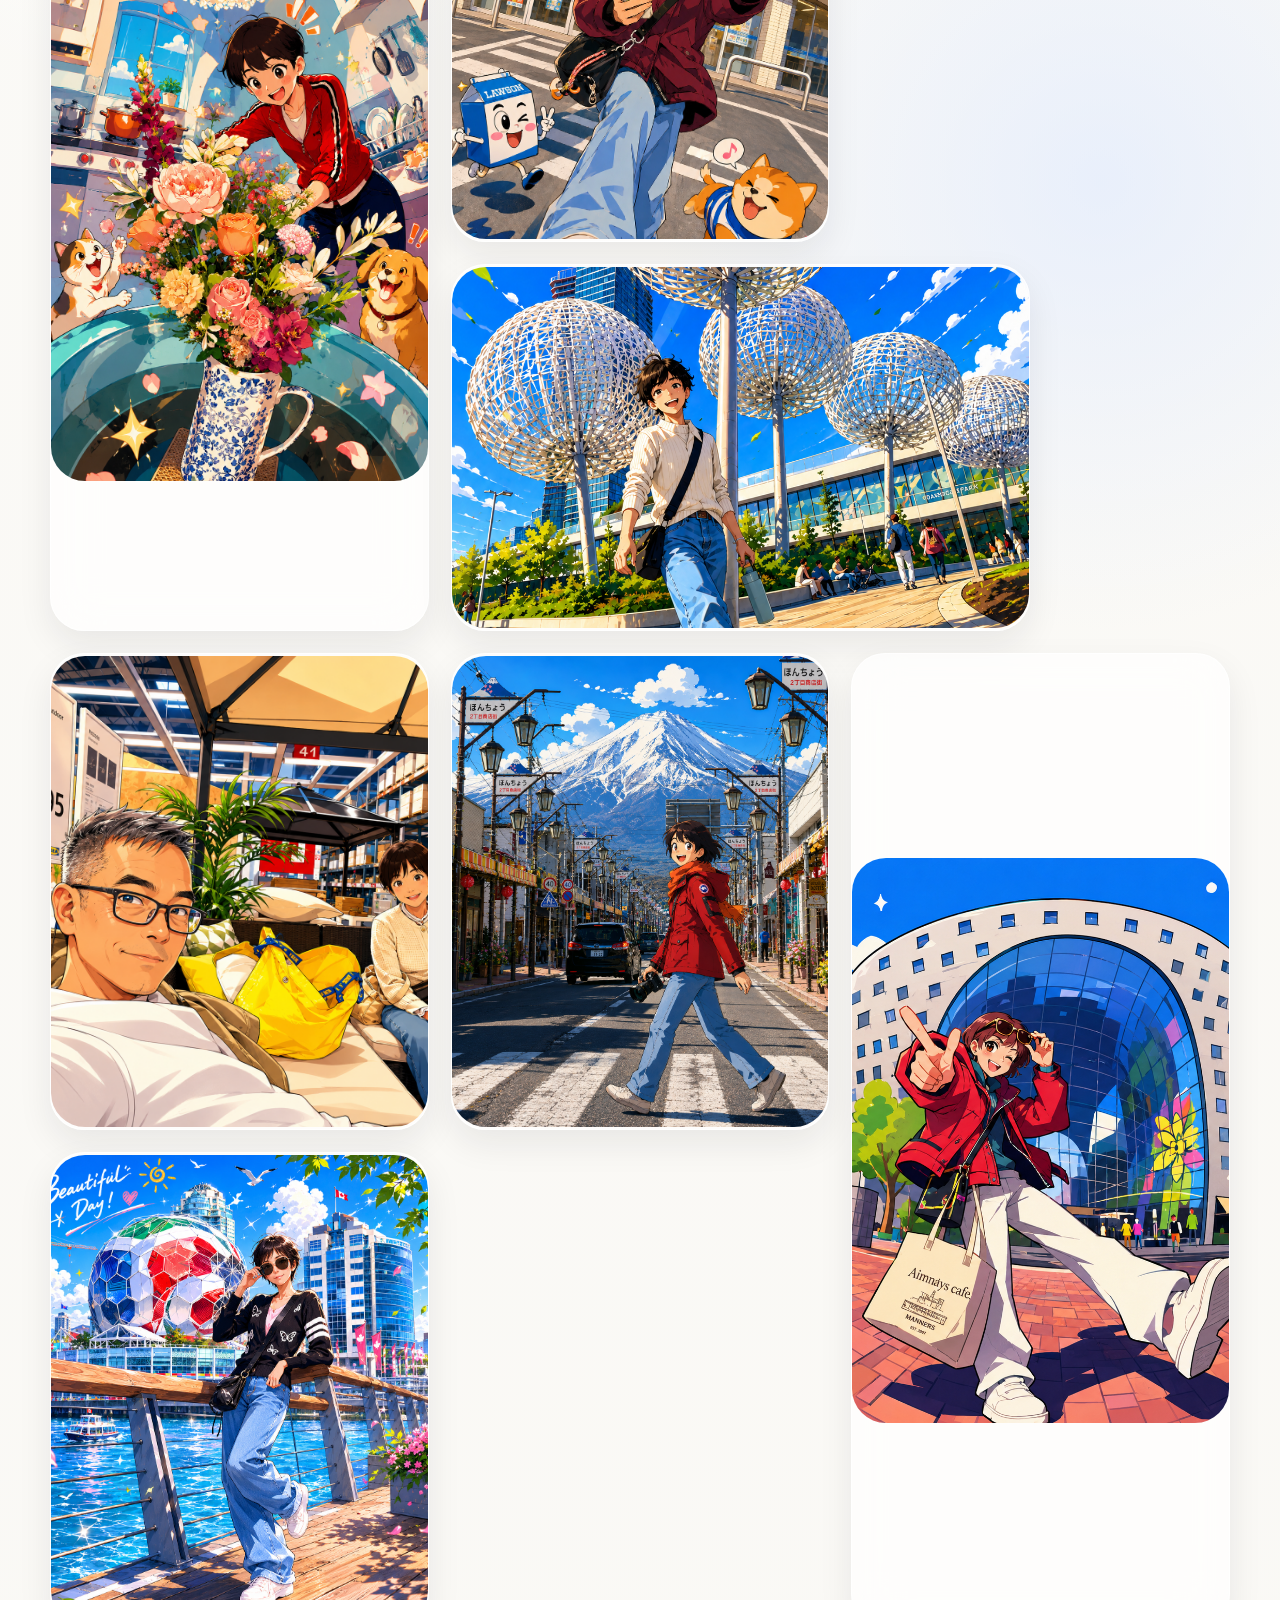
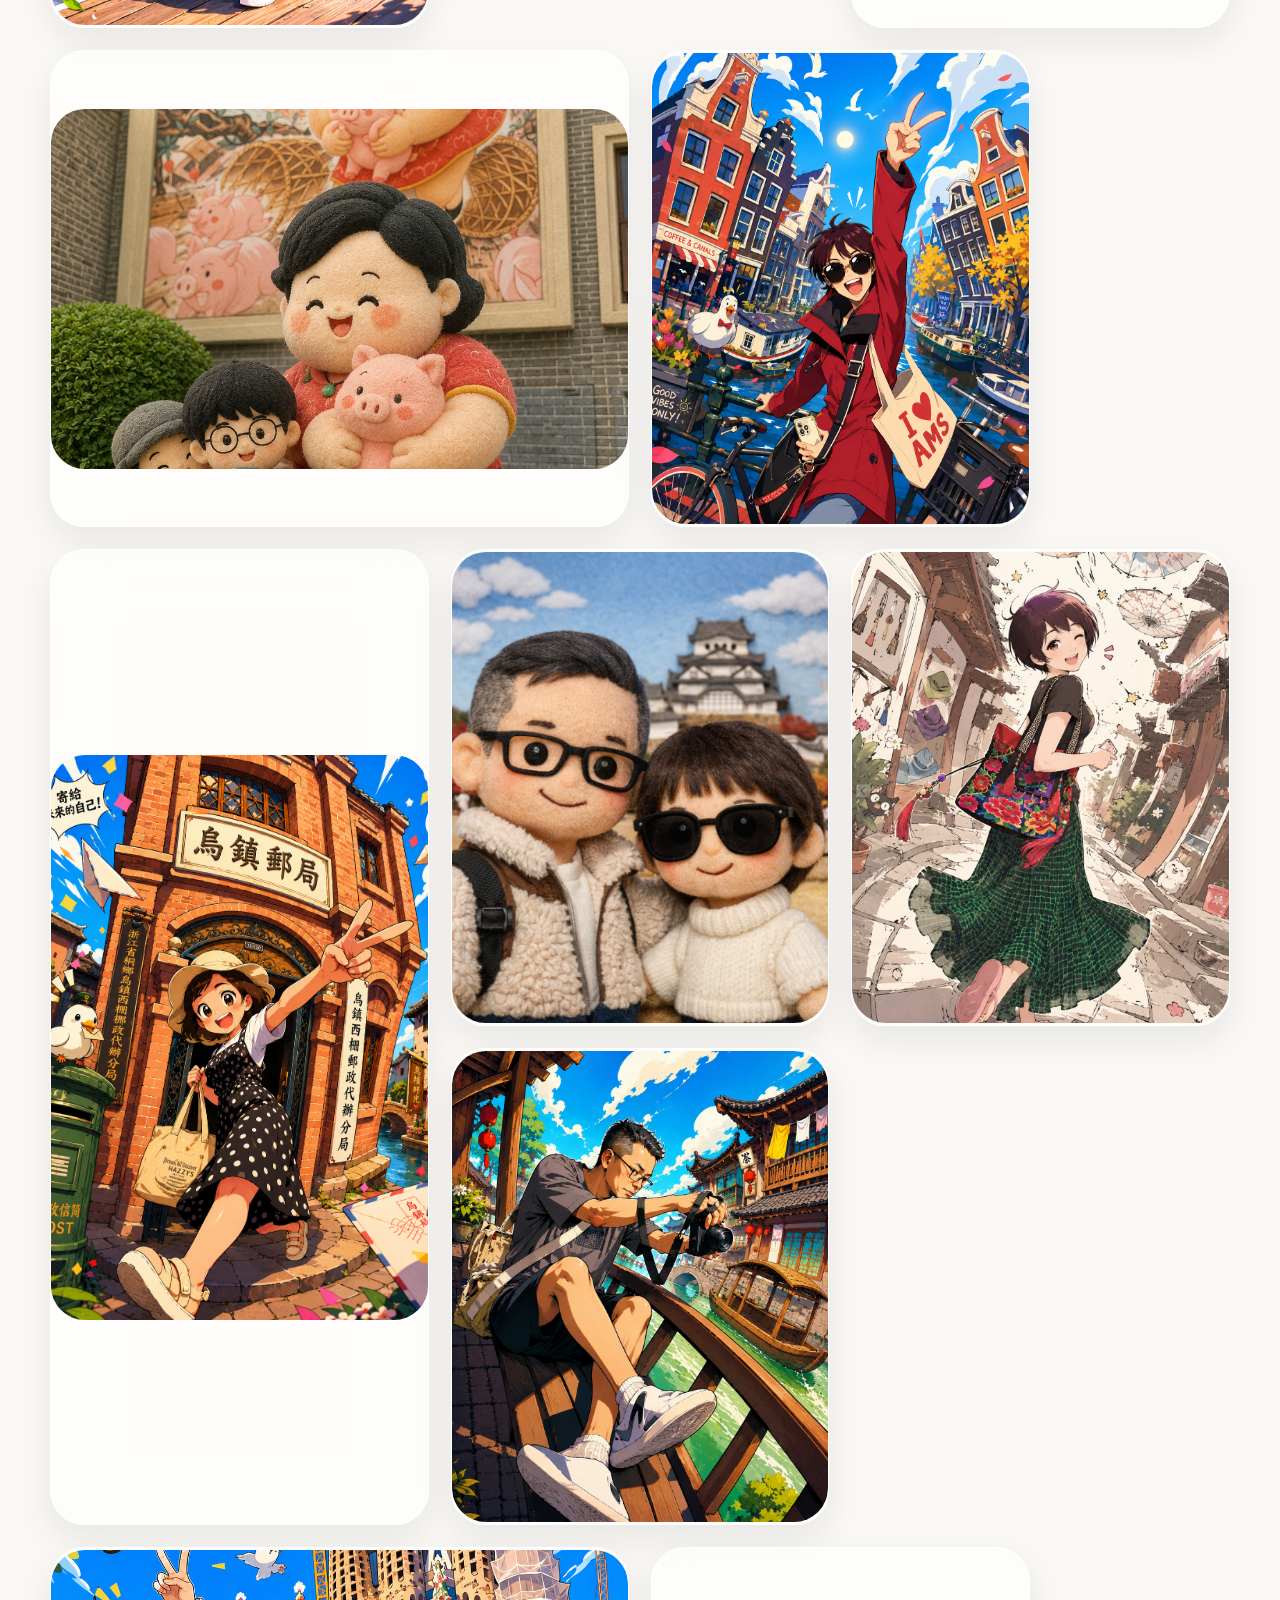
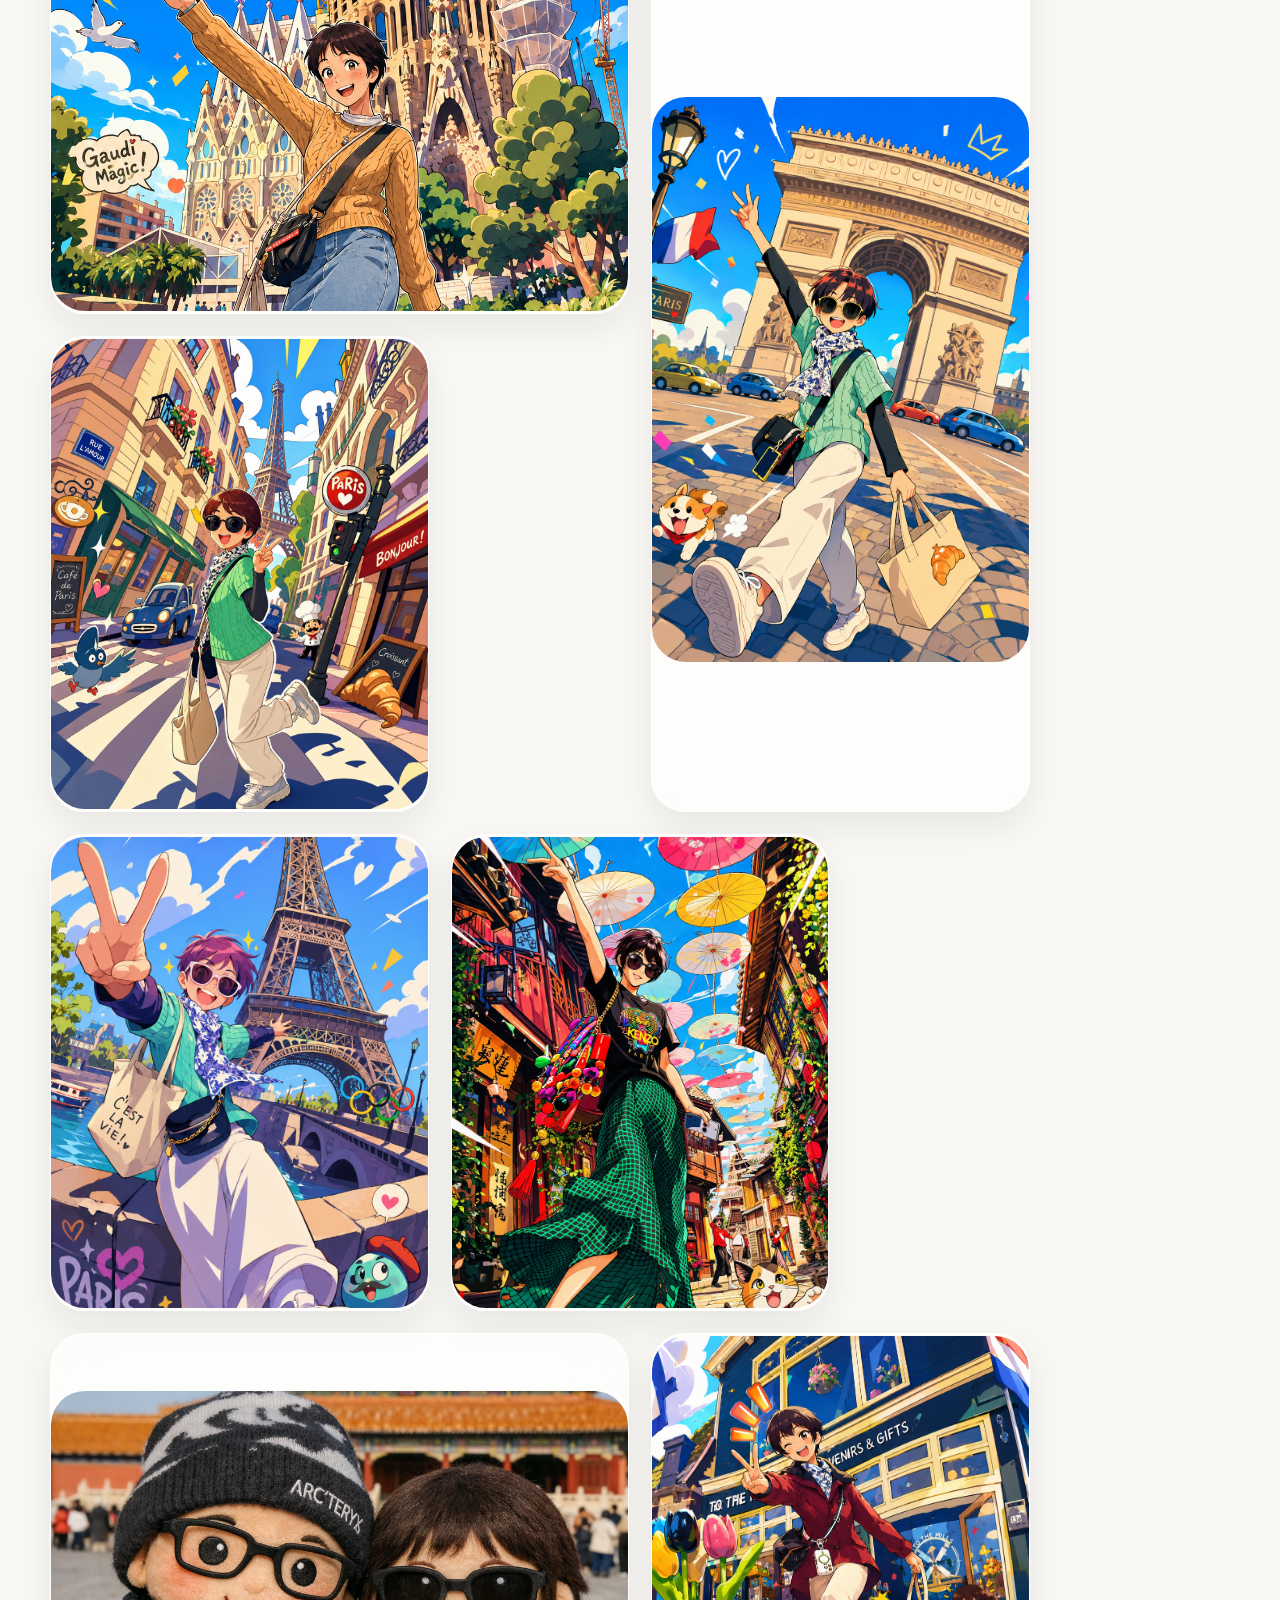
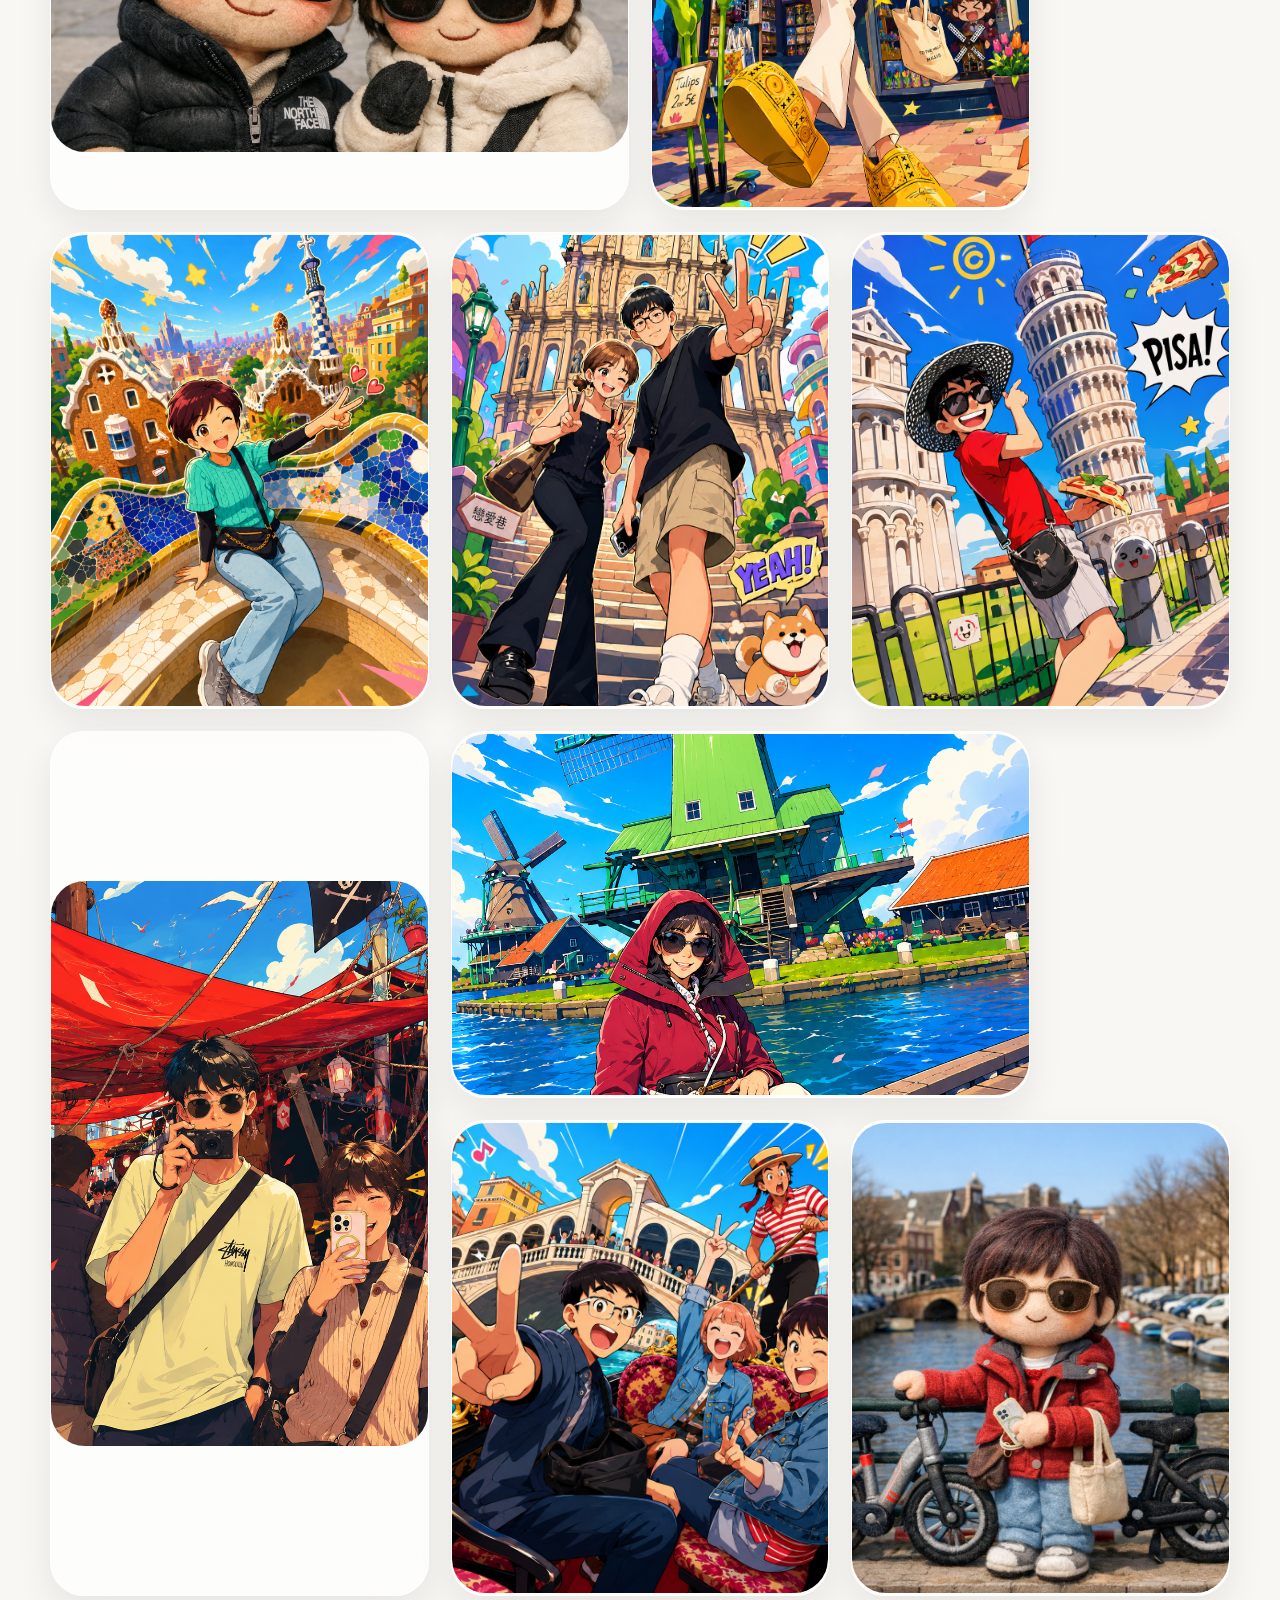
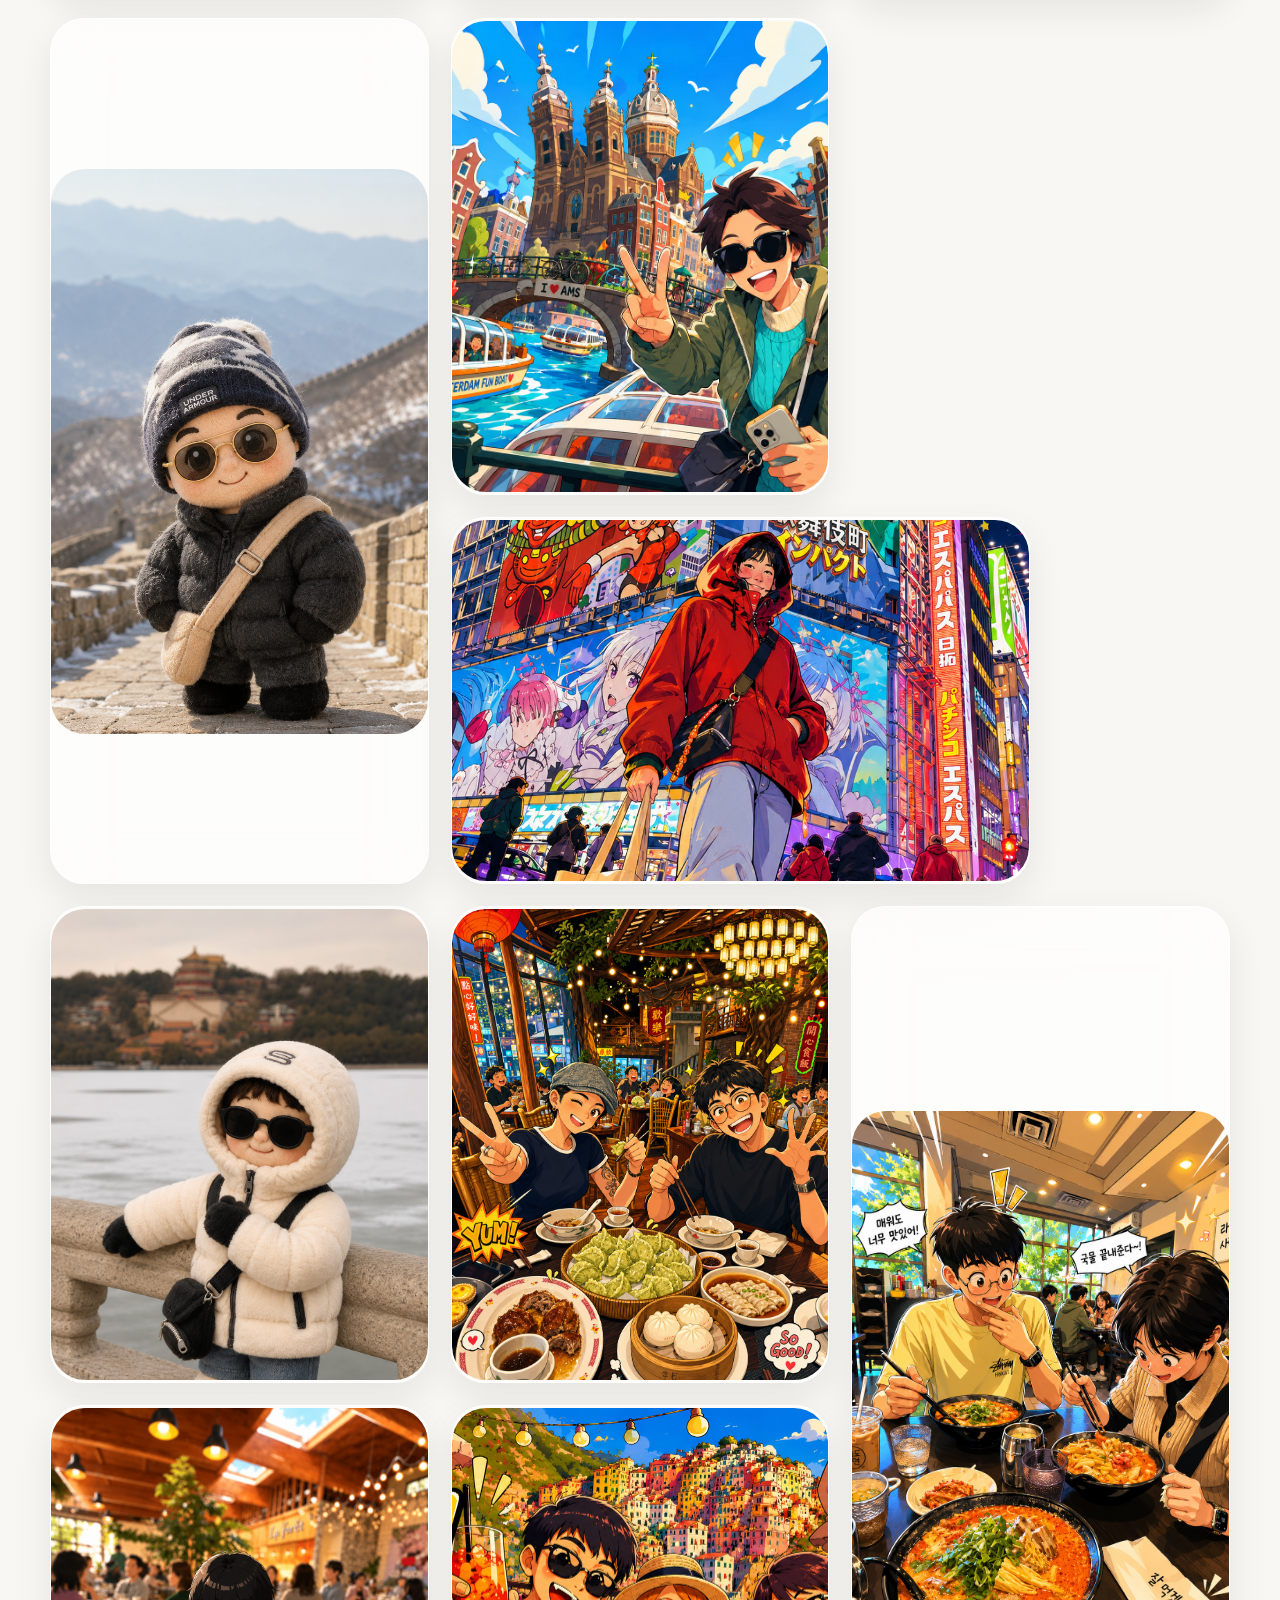
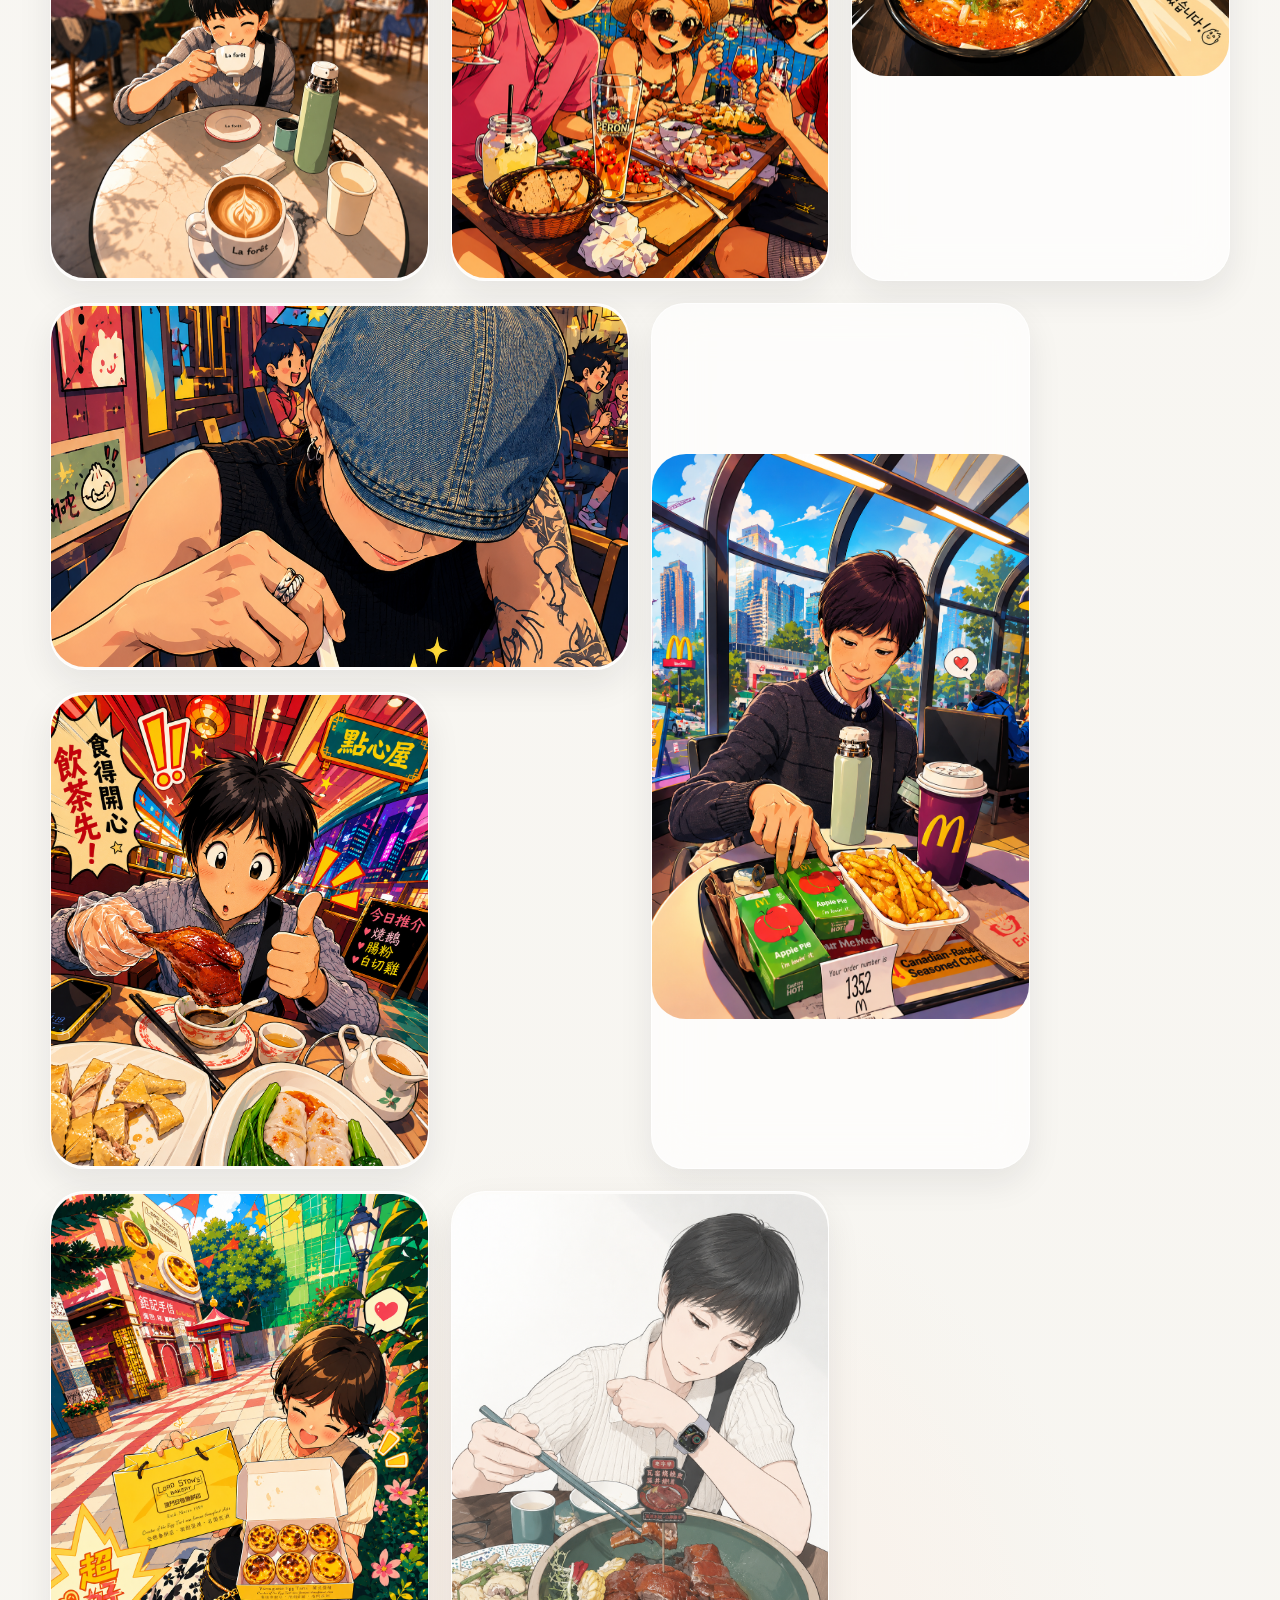
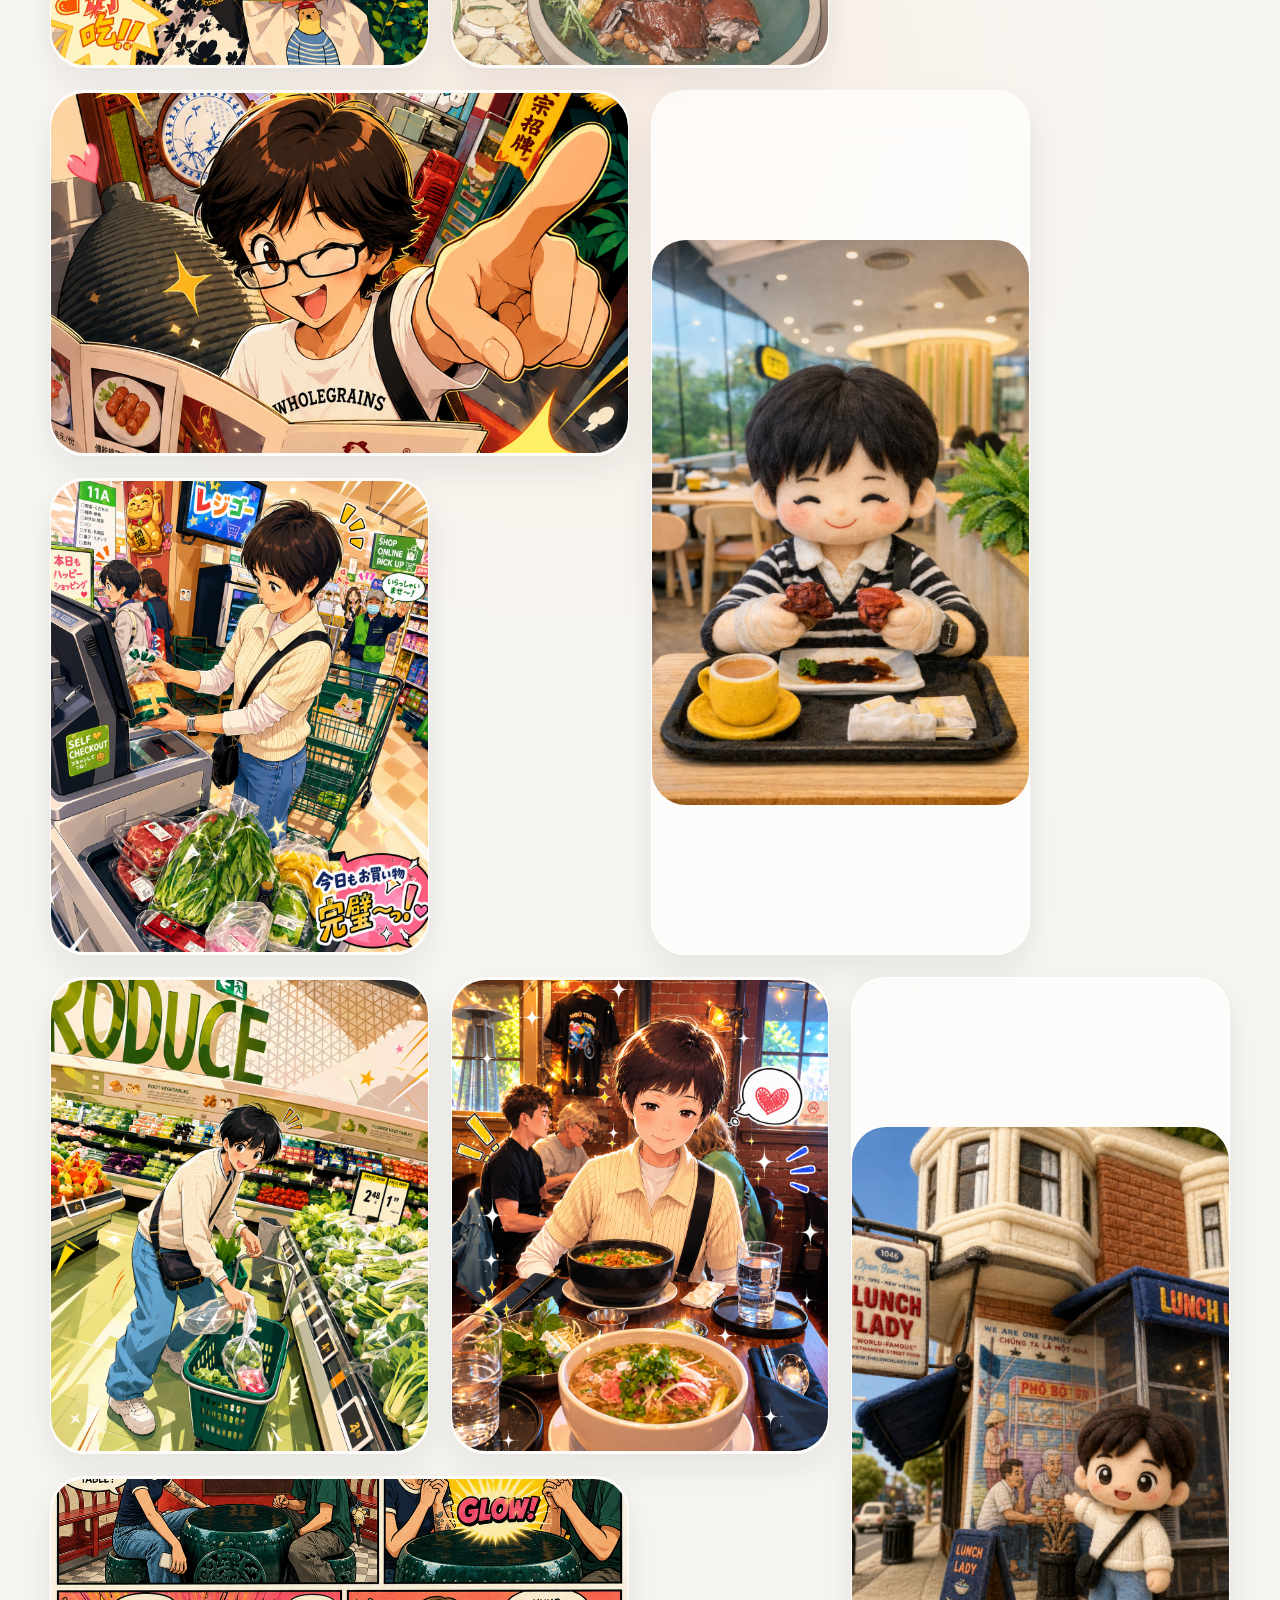
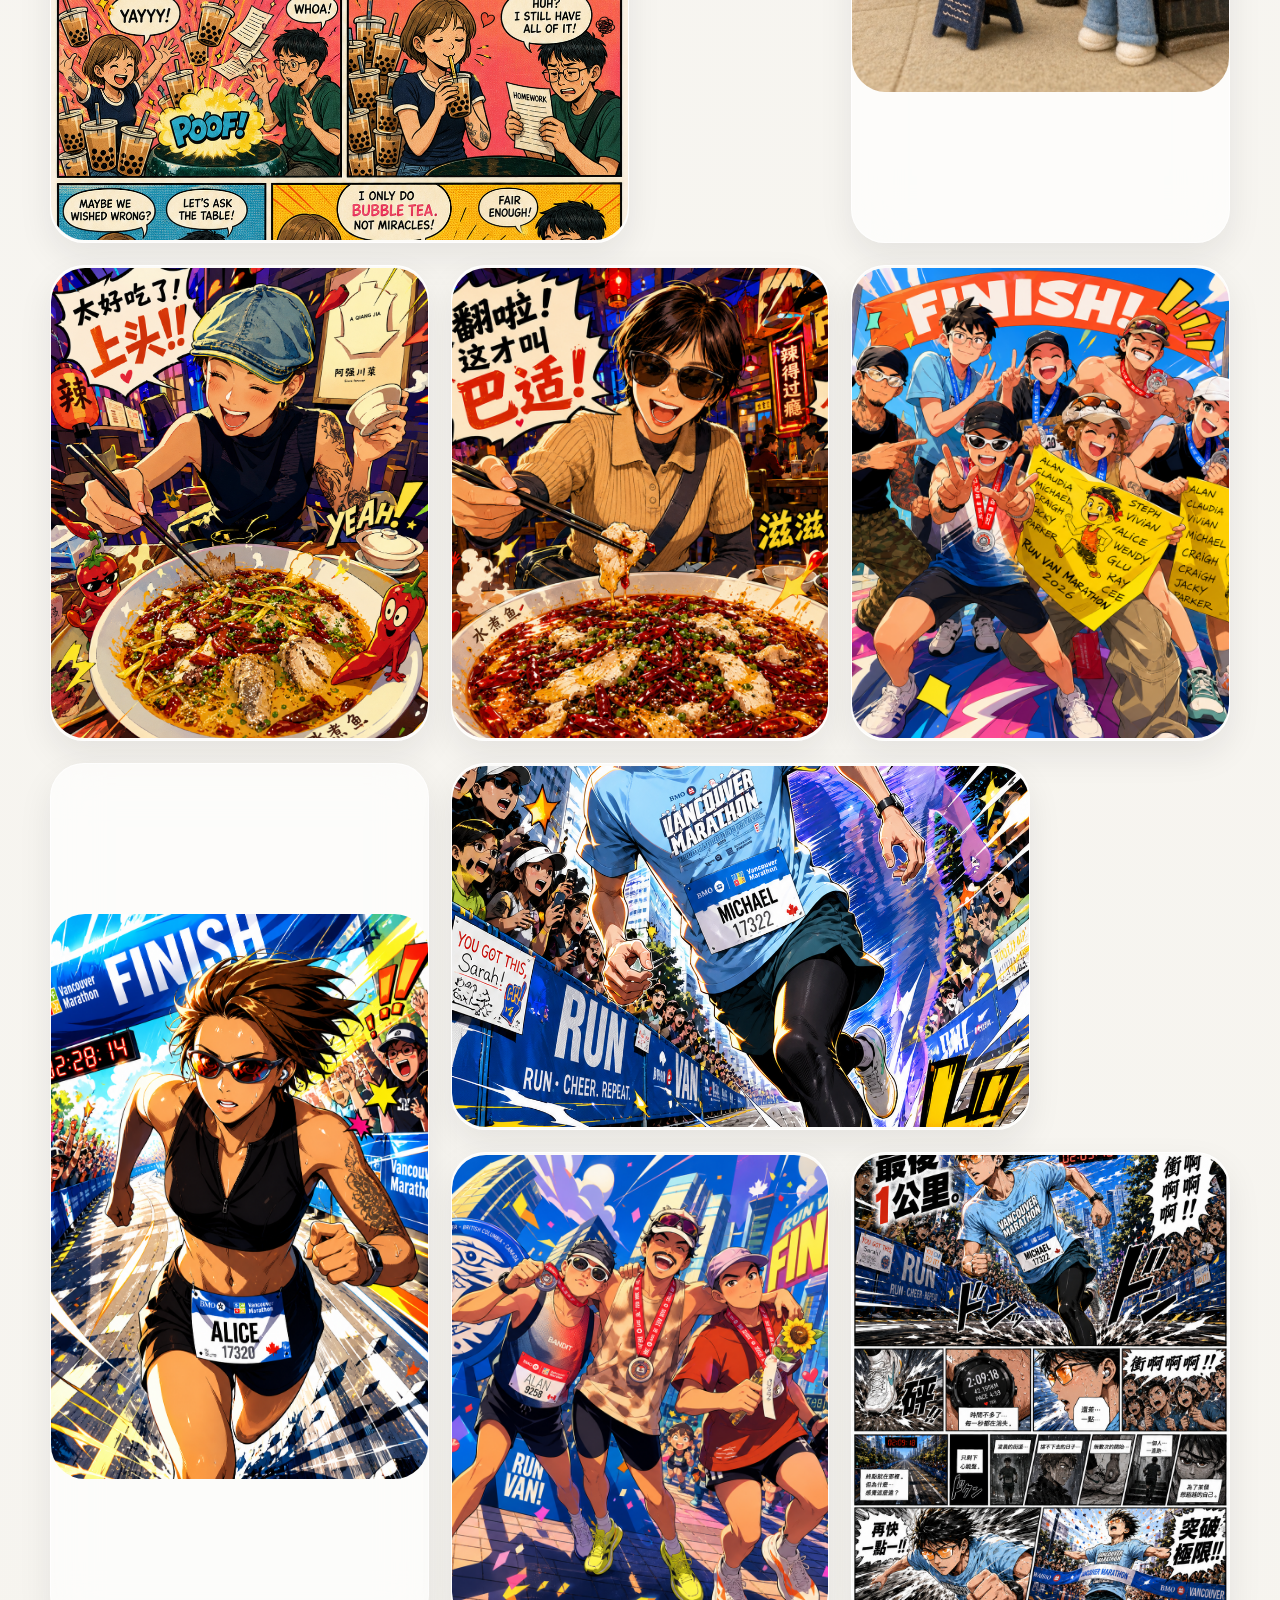
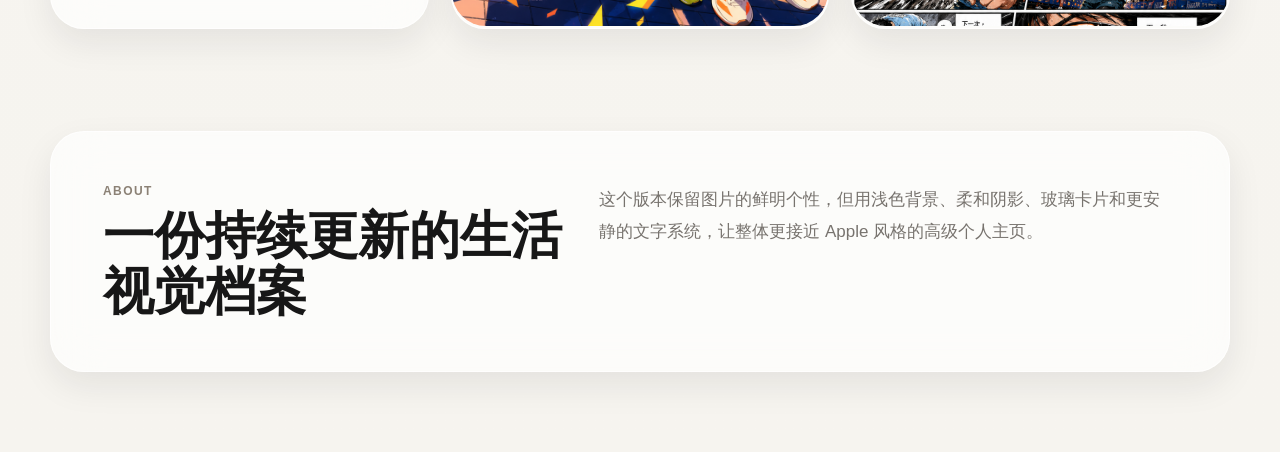
==== commit 2ea80841: "Rename gallery images without doll wording" ====
--- a/index.html
+++ b/index.html
@@ -3,20 +3,20 @@
   <head>
     <meta charset="utf-8" />
     <meta name="viewport" content="width=device-width, initial-scale=1" />
-    <title>生活冒险影像集 | 漫画杂志模板</title>
+    <title>生活影像集 | Apple Glass 模板</title>
     <meta
       name="description"
-      content="一个以旅行、美食、运动和城市生活为核心的漫画杂志风个人主页模板。"
+      content="一个浅色、优雅、玻璃质感的个人生活影像主页模板。"
     />
-    <link rel="stylesheet" href="comic-template.css?v=4" />
+    <link rel="stylesheet" href="apple-template.css?v=1" />
   </head>
   <body>
-    <header class="comic-header" aria-label="主导航">
-      <a class="comic-brand" href="#top" aria-label="返回首页">
-        <span>生活冒险</span>
-        <strong>影像集</strong>
+    <header class="glass-header" aria-label="主导航">
+      <a class="brand-lockup" href="#top" aria-label="返回首页">
+        <span>Life Frames</span>
+        <strong>生活影像集</strong>
       </a>
-      <nav class="comic-nav" aria-label="页面导航">
+      <nav class="nav-pills" aria-label="页面导航">
         <a href="#works">作品</a>
         <a href="#series">系列</a>
         <a href="#about">关于</a>
@@ -24,73 +24,83 @@
     </header>
 
     <main id="top">
-      <section class="comic-hero" aria-labelledby="hero-title">
-        <div class="hero-copy">
-          <p class="issue-label">Issue 01 / Life Adventure</p>
-          <h1 id="hero-title">把生活拍成一页漫画杂志</h1>
+      <section class="hero-section" aria-labelledby="hero-title">
+        <div class="hero-copy glass-panel">
+          <p class="eyebrow">Personal Visual Journal</p>
+          <h1 id="hero-title">把生活的片刻，整理成一本轻盈的影像集。</h1>
           <p>
-            旅行路上、城市街角、热气腾腾的餐桌和冲线后的笑容，都收进这本明亮的个人影像刊物。
+            旅行、城市、美食与运动，被收进柔和的光影和清透的玻璃层次里。
           </p>
-          <a href="#works" class="hero-button">进入影像墙</a>
+          <div class="hero-actions">
+            <a class="primary-action" href="#works">浏览作品</a>
+            <a class="secondary-action" href="#series">查看系列</a>
+          </div>
         </div>
 
-        <div class="hero-stack" aria-label="精选作品预览">
-          <figure class="hero-panel panel-main">
-            <img src="assets/photos/旅途/巴黎铁塔旅拍.png" alt="旅途系列作品" />
+        <div class="hero-gallery" aria-label="精选作品预览">
+          <figure class="feature-card feature-card-large">
+            <img src="assets/photos/旅途/巴黎铁塔旅拍.png" alt="旅途精选作品" />
           </figure>
-          <figure class="hero-panel panel-food">
-            <img src="assets/photos/美食/双人火锅餐桌.png" alt="美食系列作品" />
+          <figure class="feature-card feature-card-top">
+            <img src="assets/photos/美食/双人火锅餐桌.png" alt="美食精选作品" />
           </figure>
-          <figure class="hero-panel panel-sport">
-            <img src="assets/photos/运动/团队完赛庆祝.png" alt="运动系列作品" />
+          <figure class="feature-card feature-card-bottom">
+            <img src="assets/photos/运动/团队完赛庆祝.png" alt="运动精选作品" />
           </figure>
-          <span class="sound-burst">WOW!</span>
         </div>
       </section>
 
-      <section class="ticker-band" aria-label="系列摘要">
-        <span>Travel</span>
-        <span>City</span>
-        <span>Food</span>
-        <span>Sport</span>
-        <span>Memory</span>
+      <section class="stats-strip" aria-label="影像摘要">
+        <div class="stat-card glass-panel">
+          <span id="total-count">00</span>
+          <strong>张作品</strong>
+        </div>
+        <div class="stat-card glass-panel">
+          <span>07</span>
+          <strong>个系列</strong>
+        </div>
+        <div class="stat-card glass-panel">
+          <span>2026</span>
+          <strong>生活记录</strong>
+        </div>
       </section>
 
-      <section class="magazine-section" id="works" aria-labelledby="works-title">
-        <div class="section-title">
-          <p>Selected Frames</p>
-          <h2 id="works-title">作品墙</h2>
-          <span id="work-count">00</span>
+      <section class="works-section" id="works" aria-labelledby="works-title">
+        <div class="section-heading">
+          <p>Selected Works</p>
+          <h2 id="works-title">作品</h2>
+          <span>以清透、安静的界面承载丰富的生活色彩。</span>
         </div>
 
-        <div class="series-strip" id="series" aria-label="作品系列筛选"></div>
+        <div class="series-bar glass-panel" id="series" aria-label="作品系列筛选"></div>
 
-        <div class="comic-grid" aria-live="polite"></div>
+        <div class="apple-grid" aria-live="polite"></div>
       </section>
 
-      <section class="about-strip" id="about" aria-labelledby="about-title">
+      <section class="about-section glass-panel" id="about" aria-labelledby="about-title">
         <div>
           <p>About</p>
-          <h2 id="about-title">一本正在更新的生活漫画</h2>
+          <h2 id="about-title">一份持续更新的生活视觉档案</h2>
         </div>
         <p>
-          这个模板把图片作为主角，用更强的颜色、粗线条和杂志排版承接你现在的旅行、美食、运动与城市生活作品。
+          这个版本保留图片的鲜明个性，但用浅色背景、柔和阴影、玻璃卡片和更安静的文字系统，让整体更接近 Apple 风格的高级个人主页。
         </p>
       </section>
     </main>
 
-    <div class="comic-lightbox" id="lightbox" role="dialog" aria-modal="true" aria-label="作品大图预览" hidden>
+    <div class="apple-lightbox" id="lightbox" role="dialog" aria-modal="true" aria-label="作品大图预览" hidden>
       <button class="lightbox-close" type="button" aria-label="关闭预览">×</button>
-      <div class="lightbox-frame">
+      <figure class="lightbox-card">
         <img class="lightbox-image" src="" alt="" />
+        <figcaption class="lightbox-caption"></figcaption>
         <div class="lightbox-controls" aria-label="作品切换">
-          <button class="lightbox-nav previous" type="button" data-direction="previous" aria-label="上一张">‹ 上一张</button>
-          <button class="lightbox-nav next" type="button" data-direction="next" aria-label="下一张">下一张 ›</button>
+          <button class="lightbox-nav previous" type="button" data-direction="previous" aria-label="上一张">上一张</button>
+          <button class="lightbox-nav next" type="button" data-direction="next" aria-label="下一张">下一张</button>
         </div>
-      </div>
+      </figure>
     </div>
 
-    <script src="gallery-data.js?v=15"></script>
-    <script src="comic-template.js?v=4"></script>
+    <script src="gallery-data.js?v=16"></script>
+    <script src="apple-template.js?v=1"></script>
   </body>
 </html>
--- a/apple-template.css
+++ b/apple-template.css
@@ -0,0 +1,613 @@
+:root {
+  color-scheme: light;
+  --page: #f6f4ef;
+  --page-soft: #fbfaf7;
+  --ink: #171717;
+  --text: #2b2b2d;
+  --muted: #77736e;
+  --hairline: rgba(30, 30, 30, 0.08);
+  --glass: rgba(255, 255, 255, 0.68);
+  --glass-strong: rgba(255, 255, 255, 0.82);
+  --shadow: 0 24px 70px rgba(28, 31, 35, 0.11);
+  --shadow-soft: 0 14px 34px rgba(28, 31, 35, 0.08);
+  --radius-lg: 34px;
+  --radius-md: 24px;
+  --radius-sm: 999px;
+}
+
+* {
+  box-sizing: border-box;
+}
+
+html {
+  scroll-behavior: smooth;
+}
+
+body {
+  margin: 0;
+  min-width: 320px;
+  background:
+    radial-gradient(circle at 18% 8%, rgba(255, 255, 255, 0.92), transparent 34rem),
+    radial-gradient(circle at 86% 12%, rgba(220, 232, 255, 0.58), transparent 28rem),
+    radial-gradient(circle at 45% 76%, rgba(255, 226, 208, 0.38), transparent 34rem),
+    linear-gradient(180deg, var(--page-soft), var(--page));
+  color: var(--ink);
+  font-family: -apple-system, BlinkMacSystemFont, "SF Pro Display", "SF Pro Text", "PingFang SC", "Hiragino Sans GB", "Microsoft YaHei", Arial, sans-serif;
+  letter-spacing: 0;
+}
+
+body::before {
+  position: fixed;
+  inset: 0;
+  z-index: -1;
+  pointer-events: none;
+  content: "";
+  background-image: linear-gradient(rgba(23, 23, 23, 0.025) 1px, transparent 1px), linear-gradient(90deg, rgba(23, 23, 23, 0.018) 1px, transparent 1px);
+  background-size: 48px 48px;
+  mask-image: linear-gradient(to bottom, rgba(0, 0, 0, 0.5), transparent 78%);
+}
+
+img {
+  display: block;
+  max-width: 100%;
+}
+
+a {
+  color: inherit;
+  text-decoration: none;
+}
+
+button {
+  font: inherit;
+}
+
+.glass-panel {
+  background: var(--glass);
+  border: 1px solid rgba(255, 255, 255, 0.72);
+  box-shadow: var(--shadow-soft);
+  backdrop-filter: blur(24px) saturate(1.18);
+  -webkit-backdrop-filter: blur(24px) saturate(1.18);
+}
+
+.glass-header {
+  position: sticky;
+  top: 16px;
+  z-index: 30;
+  width: min(1180px, calc(100% - 28px));
+  margin: 16px auto 0;
+  display: flex;
+  align-items: center;
+  justify-content: space-between;
+  gap: 18px;
+  padding: 10px 12px 10px 18px;
+  background: rgba(255, 255, 255, 0.7);
+  border: 1px solid rgba(255, 255, 255, 0.74);
+  border-radius: var(--radius-sm);
+  box-shadow: 0 16px 46px rgba(28, 31, 35, 0.1);
+  backdrop-filter: blur(24px) saturate(1.18);
+  -webkit-backdrop-filter: blur(24px) saturate(1.18);
+}
+
+.brand-lockup {
+  display: inline-flex;
+  align-items: baseline;
+  gap: 10px;
+  min-width: 0;
+}
+
+.brand-lockup span {
+  color: var(--muted);
+  font-size: 12px;
+  font-weight: 700;
+  text-transform: uppercase;
+  white-space: nowrap;
+}
+
+.brand-lockup strong {
+  font-size: 16px;
+  font-weight: 700;
+  white-space: nowrap;
+}
+
+.nav-pills {
+  display: flex;
+  gap: 6px;
+}
+
+.nav-pills a,
+.primary-action,
+.secondary-action,
+.series-button,
+.lightbox-close,
+.lightbox-nav {
+  border: 1px solid rgba(255, 255, 255, 0.72);
+  border-radius: var(--radius-sm);
+  background: rgba(255, 255, 255, 0.66);
+  box-shadow: 0 10px 24px rgba(28, 31, 35, 0.07);
+  color: var(--text);
+}
+
+.nav-pills a {
+  padding: 10px 15px;
+  font-size: 14px;
+  font-weight: 650;
+}
+
+.hero-section {
+  width: min(1180px, calc(100% - 32px));
+  min-height: calc(100vh - 84px);
+  margin: 0 auto;
+  display: grid;
+  grid-template-columns: minmax(300px, 0.9fr) minmax(340px, 1.1fr);
+  align-items: center;
+  gap: clamp(32px, 5vw, 74px);
+  padding: clamp(46px, 7vw, 88px) 0 clamp(56px, 7vw, 94px);
+}
+
+.hero-copy {
+  padding: clamp(28px, 5vw, 52px);
+  border-radius: var(--radius-lg);
+}
+
+.eyebrow,
+.section-heading p,
+.about-section p:first-child {
+  margin: 0;
+  color: #8b8175;
+  font-size: 12px;
+  font-weight: 760;
+  letter-spacing: 0.12em;
+  text-transform: uppercase;
+}
+
+.hero-copy h1 {
+  max-width: 10em;
+  margin: 16px 0 0;
+  color: var(--ink);
+  font-size: clamp(44px, 6vw, 78px);
+  font-weight: 760;
+  line-height: 1.02;
+}
+
+.hero-copy > p:not(.eyebrow) {
+  max-width: 520px;
+  margin: 22px 0 0;
+  color: var(--muted);
+  font-size: 18px;
+  line-height: 1.78;
+}
+
+.hero-actions {
+  display: flex;
+  flex-wrap: wrap;
+  gap: 10px;
+  margin-top: 28px;
+}
+
+.primary-action,
+.secondary-action {
+  display: inline-flex;
+  align-items: center;
+  justify-content: center;
+  min-height: 44px;
+  padding: 0 18px;
+  font-size: 15px;
+  font-weight: 700;
+}
+
+.primary-action {
+  background: #171717;
+  border-color: #171717;
+  color: #fff;
+}
+
+.hero-gallery {
+  position: relative;
+  min-height: 620px;
+}
+
+.feature-card {
+  position: absolute;
+  margin: 0;
+  overflow: hidden;
+  border-radius: var(--radius-lg);
+  background: rgba(255, 255, 255, 0.78);
+  box-shadow: var(--shadow);
+}
+
+.feature-card::after {
+  position: absolute;
+  inset: 0;
+  pointer-events: none;
+  content: "";
+  background: linear-gradient(135deg, rgba(255, 255, 255, 0.18), transparent 42%);
+}
+
+.feature-card img {
+  width: 100%;
+  height: 100%;
+  object-fit: cover;
+}
+
+.feature-card-large {
+  inset: 4% 11% 5% 10%;
+}
+
+.feature-card-top {
+  width: 38%;
+  aspect-ratio: 4 / 5;
+  top: 0;
+  right: 0;
+}
+
+.feature-card-bottom {
+  width: 42%;
+  aspect-ratio: 5 / 4;
+  left: 0;
+  bottom: 0;
+}
+
+.stats-strip {
+  width: min(1180px, calc(100% - 32px));
+  margin: 0 auto;
+  display: grid;
+  grid-template-columns: repeat(3, minmax(0, 1fr));
+  gap: 14px;
+}
+
+.stat-card {
+  min-height: 126px;
+  padding: 24px;
+  border-radius: var(--radius-md);
+}
+
+.stat-card span {
+  display: block;
+  font-size: clamp(32px, 4vw, 52px);
+  font-weight: 760;
+  line-height: 1;
+}
+
+.stat-card strong {
+  display: block;
+  margin-top: 12px;
+  color: var(--muted);
+  font-size: 14px;
+}
+
+.works-section {
+  width: min(1180px, calc(100% - 32px));
+  margin: 0 auto;
+  padding: clamp(64px, 8vw, 104px) 0;
+}
+
+.section-heading {
+  display: grid;
+  grid-template-columns: minmax(0, 1fr) minmax(260px, 0.72fr);
+  align-items: end;
+  gap: 18px 36px;
+  margin-bottom: 24px;
+}
+
+.section-heading h2 {
+  grid-column: 1;
+  margin: 10px 0 0;
+  font-size: clamp(46px, 7vw, 92px);
+  font-weight: 780;
+  line-height: 0.98;
+}
+
+.section-heading span {
+  grid-column: 2;
+  grid-row: 1 / span 2;
+  color: var(--muted);
+  font-size: 17px;
+  line-height: 1.75;
+}
+
+.series-bar {
+  position: sticky;
+  top: 88px;
+  z-index: 18;
+  display: flex;
+  gap: 8px;
+  overflow-x: auto;
+  margin-bottom: 24px;
+  padding: 9px;
+  border-radius: var(--radius-sm);
+  scrollbar-width: none;
+}
+
+.series-bar::-webkit-scrollbar {
+  display: none;
+}
+
+.series-button {
+  flex: 0 0 auto;
+  min-height: 40px;
+  padding: 0 17px;
+  cursor: pointer;
+  color: #4f4c49;
+  font-size: 14px;
+  font-weight: 680;
+}
+
+.series-button.is-active {
+  background: #171717;
+  border-color: #171717;
+  color: #fff;
+}
+
+.apple-grid {
+  display: grid;
+  grid-template-columns: repeat(12, 1fr);
+  gap: clamp(14px, 2vw, 22px);
+}
+
+.apple-card {
+  grid-column: span 4;
+  border-radius: var(--radius-lg);
+}
+
+.apple-card.wide {
+  grid-column: span 6;
+}
+
+.apple-card.tall {
+  grid-row: span 2;
+}
+
+.apple-card button {
+  position: relative;
+  width: 100%;
+  min-height: 100%;
+  padding: 0;
+  overflow: hidden;
+  border: 0;
+  border-radius: var(--radius-lg);
+  background: transparent;
+  cursor: pointer;
+}
+
+.apple-card img {
+  width: 100%;
+  height: 100%;
+  min-height: 340px;
+  aspect-ratio: 4 / 5;
+  object-fit: cover;
+  border-radius: var(--radius-lg);
+}
+
+.apple-card.wide img {
+  aspect-ratio: 16 / 10;
+}
+
+.apple-card.tall img {
+  aspect-ratio: 4 / 6;
+}
+
+.card-caption {
+  position: absolute;
+  left: 14px;
+  right: 14px;
+  bottom: 14px;
+  display: flex;
+  justify-content: space-between;
+  gap: 10px;
+  padding: 10px 12px;
+  border-radius: var(--radius-sm);
+  background: rgba(255, 255, 255, 0.7);
+  color: var(--text);
+  font-size: 13px;
+  font-weight: 700;
+  opacity: 0;
+  transform: translateY(8px);
+  transition: opacity 180ms ease, transform 180ms ease;
+  backdrop-filter: blur(18px);
+  -webkit-backdrop-filter: blur(18px);
+}
+
+.apple-card button:hover .card-caption,
+.apple-card button:focus-visible .card-caption {
+  opacity: 1;
+  transform: translateY(0);
+}
+
+.empty-gallery {
+  grid-column: 1 / -1;
+  padding: 40px;
+  border-radius: var(--radius-lg);
+  color: var(--muted);
+  text-align: center;
+}
+
+.about-section {
+  width: min(1180px, calc(100% - 32px));
+  margin: 0 auto clamp(50px, 7vw, 80px);
+  display: grid;
+  grid-template-columns: minmax(260px, 0.8fr) minmax(280px, 1fr);
+  gap: 34px;
+  padding: clamp(28px, 5vw, 52px);
+  border-radius: var(--radius-lg);
+}
+
+.about-section h2 {
+  margin: 10px 0 0;
+  font-size: clamp(32px, 4vw, 56px);
+  font-weight: 760;
+  line-height: 1.08;
+}
+
+.about-section > p {
+  margin: 0;
+  color: var(--muted);
+  font-size: 17px;
+  line-height: 1.85;
+}
+
+.apple-lightbox {
+  position: fixed;
+  inset: 0;
+  z-index: 80;
+  display: grid;
+  place-items: center;
+  padding: 24px;
+  background: rgba(246, 244, 239, 0.72);
+  backdrop-filter: blur(28px) saturate(1.16);
+  -webkit-backdrop-filter: blur(28px) saturate(1.16);
+}
+
+.apple-lightbox[hidden] {
+  display: none;
+}
+
+.lightbox-close {
+  position: fixed;
+  top: 22px;
+  right: 22px;
+  width: 44px;
+  height: 44px;
+  cursor: pointer;
+  font-size: 28px;
+  line-height: 1;
+}
+
+.lightbox-card {
+  width: min(980px, 100%);
+  max-height: calc(100vh - 48px);
+  margin: 0;
+  display: flex;
+  flex-direction: column;
+  align-items: center;
+  gap: 14px;
+}
+
+.lightbox-image {
+  max-width: 100%;
+  max-height: calc(100vh - 172px);
+  border-radius: var(--radius-lg);
+  box-shadow: var(--shadow);
+  object-fit: contain;
+}
+
+.lightbox-caption {
+  min-height: 22px;
+  color: var(--muted);
+  font-size: 14px;
+  font-weight: 650;
+}
+
+.lightbox-controls {
+  display: flex;
+  justify-content: center;
+  gap: 10px;
+}
+
+.lightbox-nav {
+  min-width: 92px;
+  min-height: 42px;
+  padding: 0 16px;
+  cursor: pointer;
+}
+
+@media (max-width: 860px) {
+  .glass-header {
+    top: 10px;
+    width: min(100% - 20px, 680px);
+  }
+
+  .brand-lockup span {
+    display: none;
+  }
+
+  .nav-pills a {
+    padding: 9px 12px;
+  }
+
+  .hero-section {
+    grid-template-columns: 1fr;
+    min-height: auto;
+    padding-top: 34px;
+  }
+
+  .hero-gallery {
+    min-height: 540px;
+    order: -1;
+  }
+
+  .stats-strip {
+    grid-template-columns: 1fr;
+  }
+
+  .section-heading,
+  .about-section {
+    grid-template-columns: 1fr;
+  }
+
+  .section-heading span {
+    grid-column: 1;
+    grid-row: auto;
+  }
+
+  .apple-grid {
+    grid-template-columns: repeat(6, 1fr);
+  }
+
+  .apple-card,
+  .apple-card.wide {
+    grid-column: span 6;
+  }
+}
+
+@media (max-width: 560px) {
+  .glass-header {
+    align-items: stretch;
+    flex-direction: column;
+    border-radius: 24px;
+  }
+
+  .brand-lockup {
+    justify-content: center;
+  }
+
+  .nav-pills {
+    justify-content: center;
+  }
+
+  .hero-copy {
+    padding: 26px 22px;
+  }
+
+  .hero-copy h1 {
+    font-size: 40px;
+  }
+
+  .hero-gallery {
+    min-height: 420px;
+  }
+
+  .feature-card-large {
+    inset: 8% 4% 5% 16%;
+  }
+
+  .feature-card-top,
+  .feature-card-bottom {
+    width: 44%;
+  }
+
+  .series-bar {
+    top: 130px;
+  }
+
+  .apple-card img,
+  .apple-card.wide img,
+  .apple-card.tall img {
+    min-height: 300px;
+    aspect-ratio: 4 / 5;
+  }
+
+  .card-caption {
+    opacity: 1;
+    transform: none;
+  }
+}
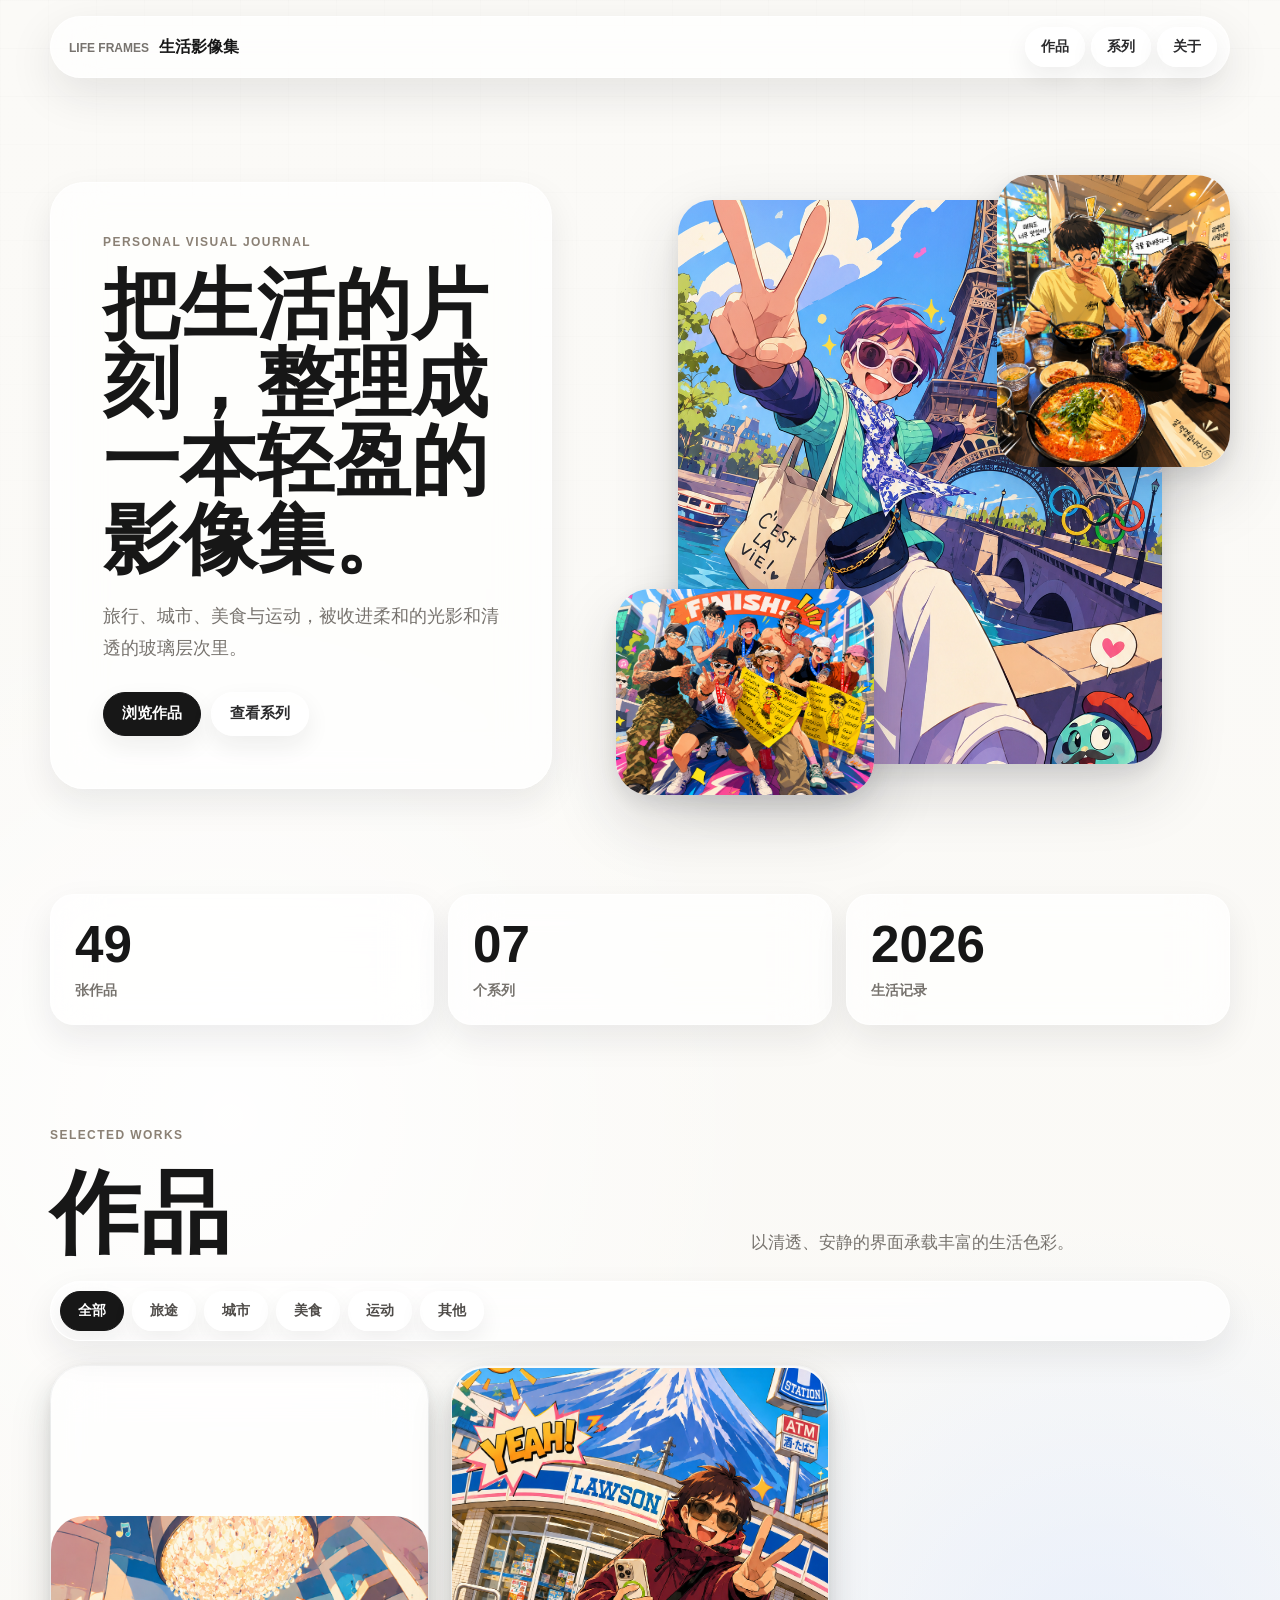
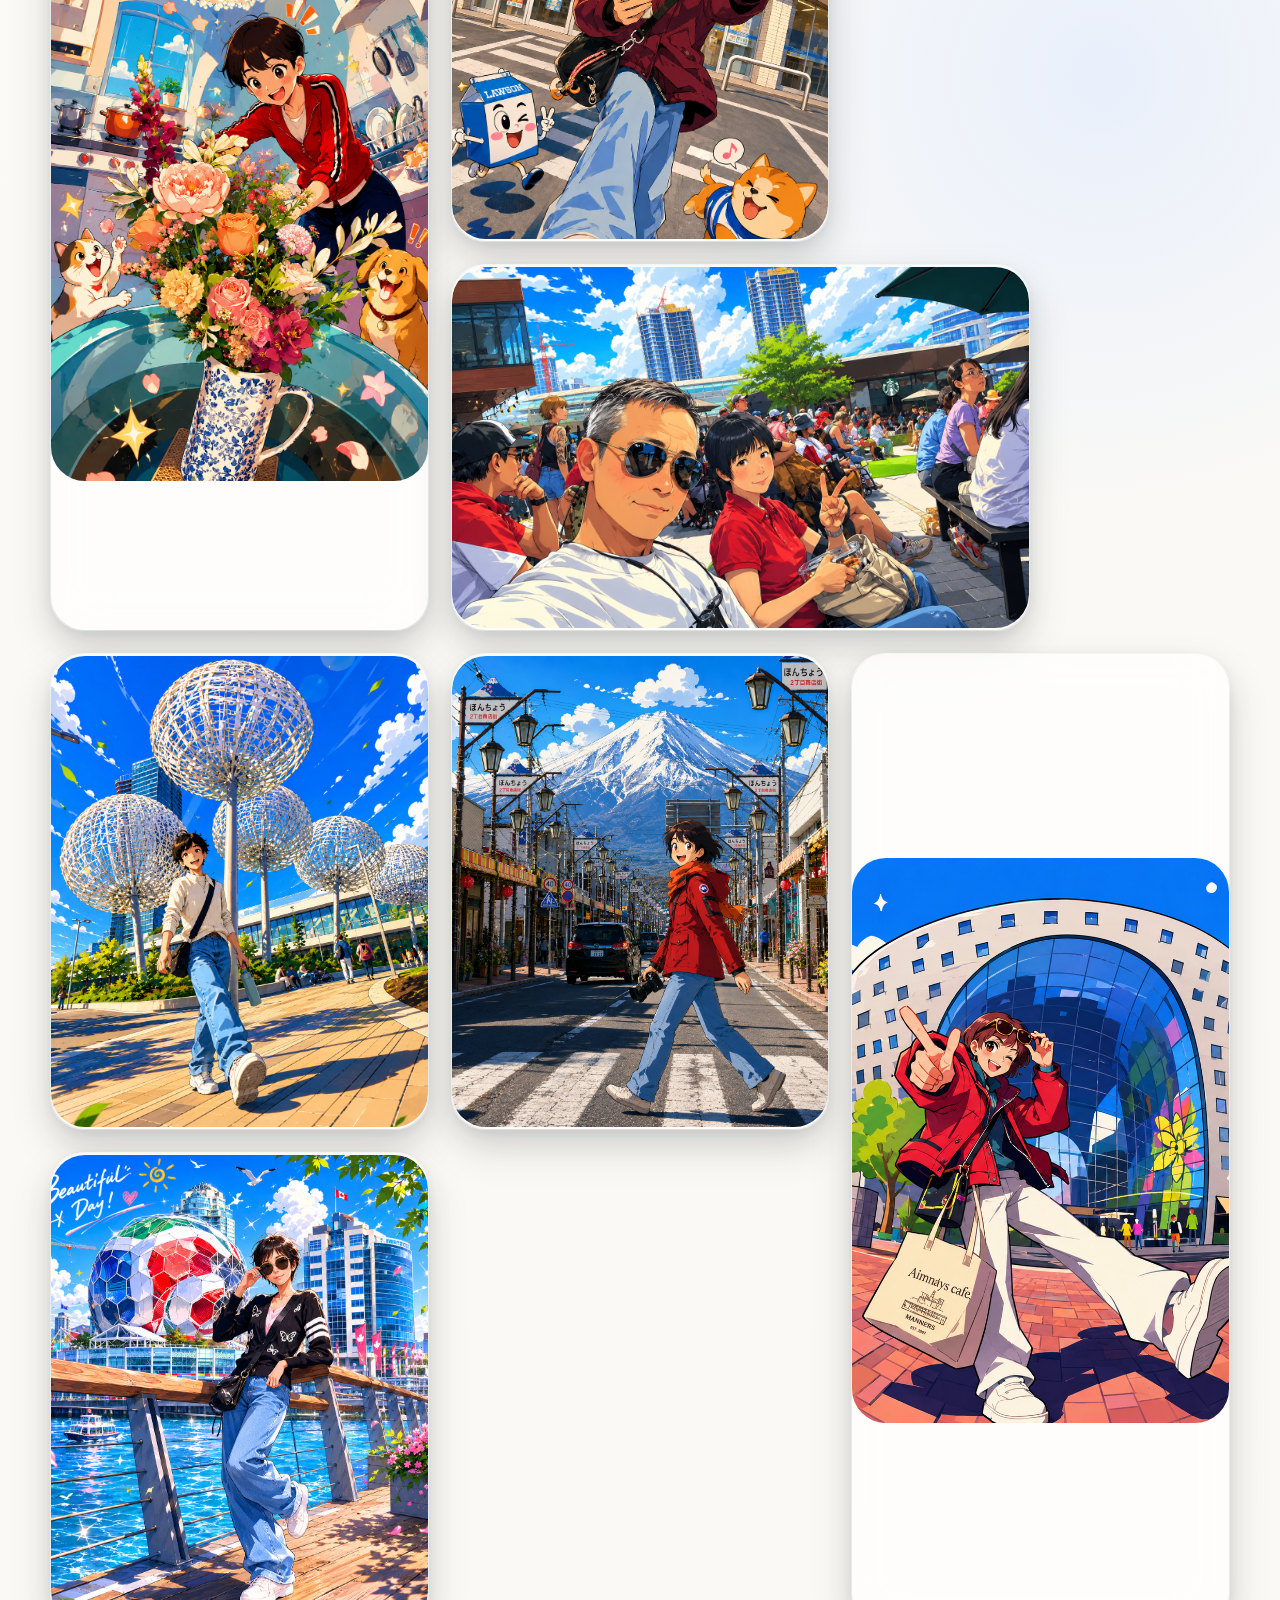
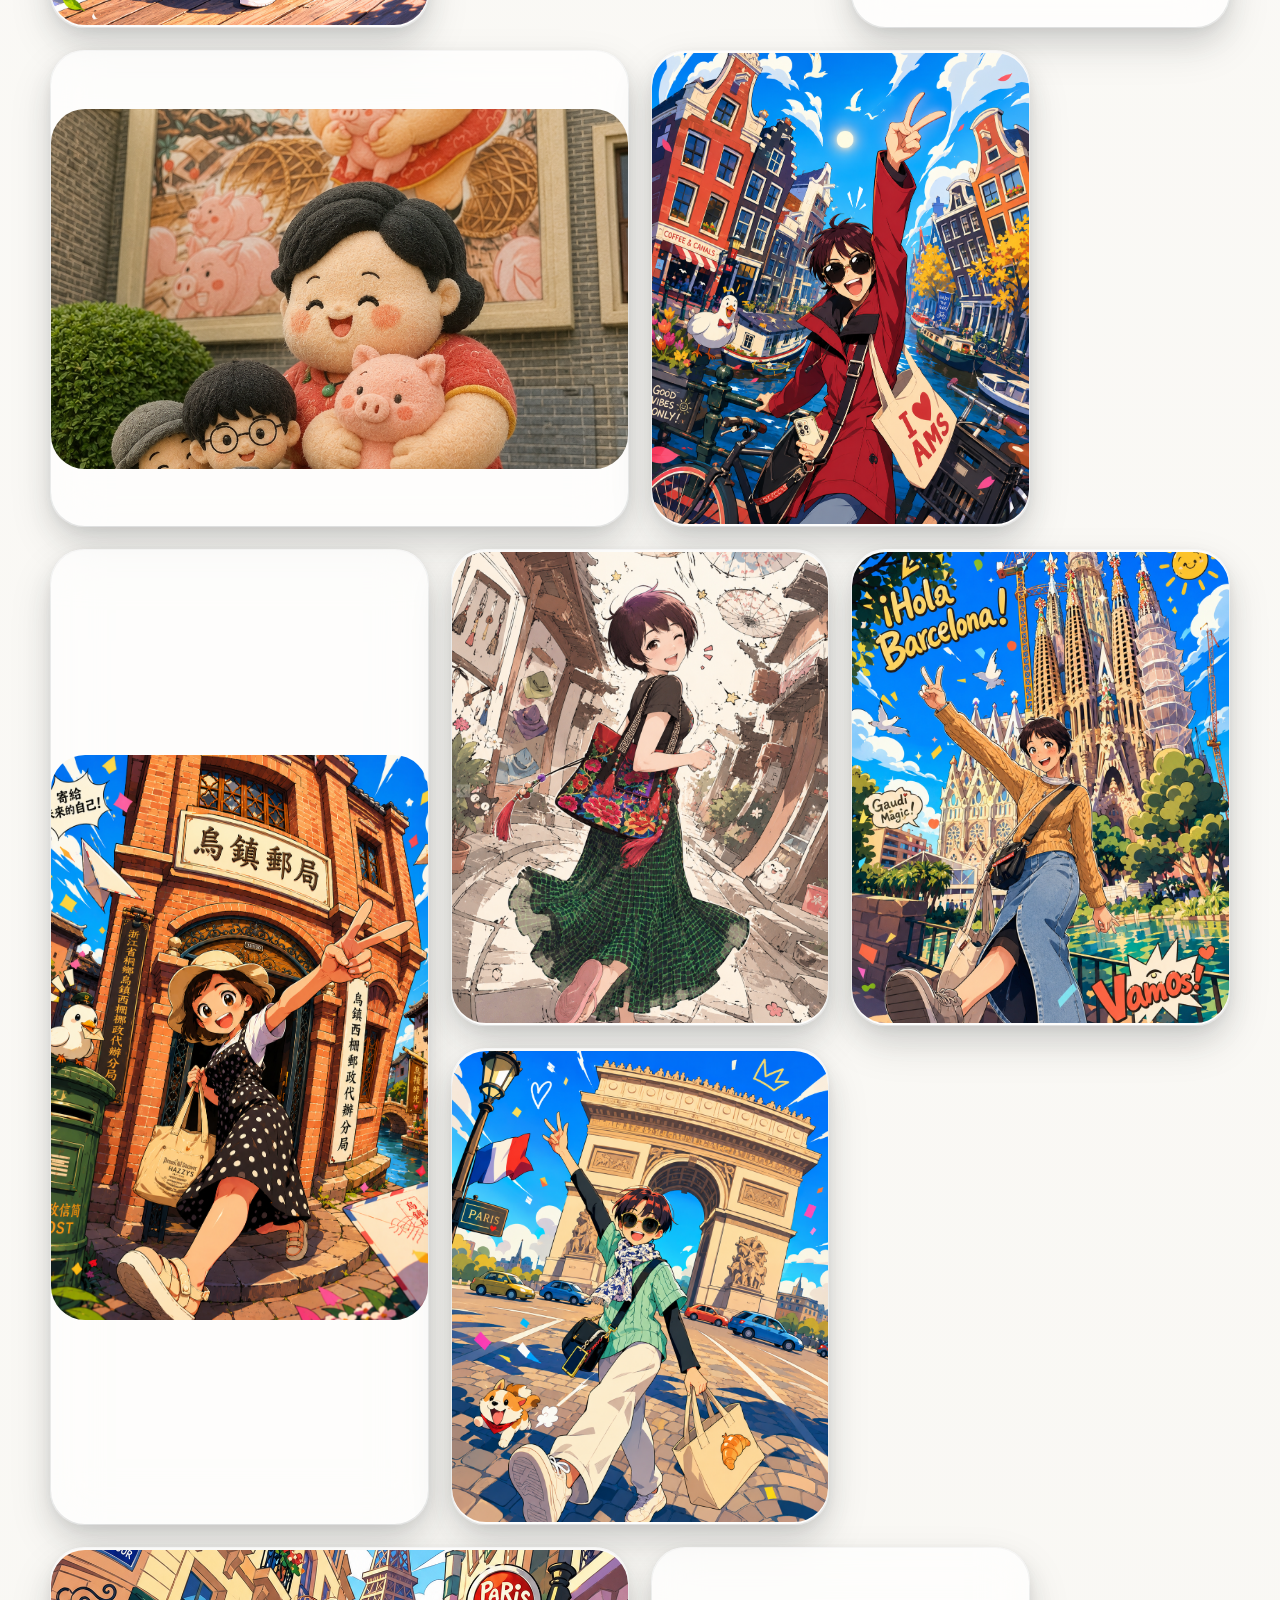
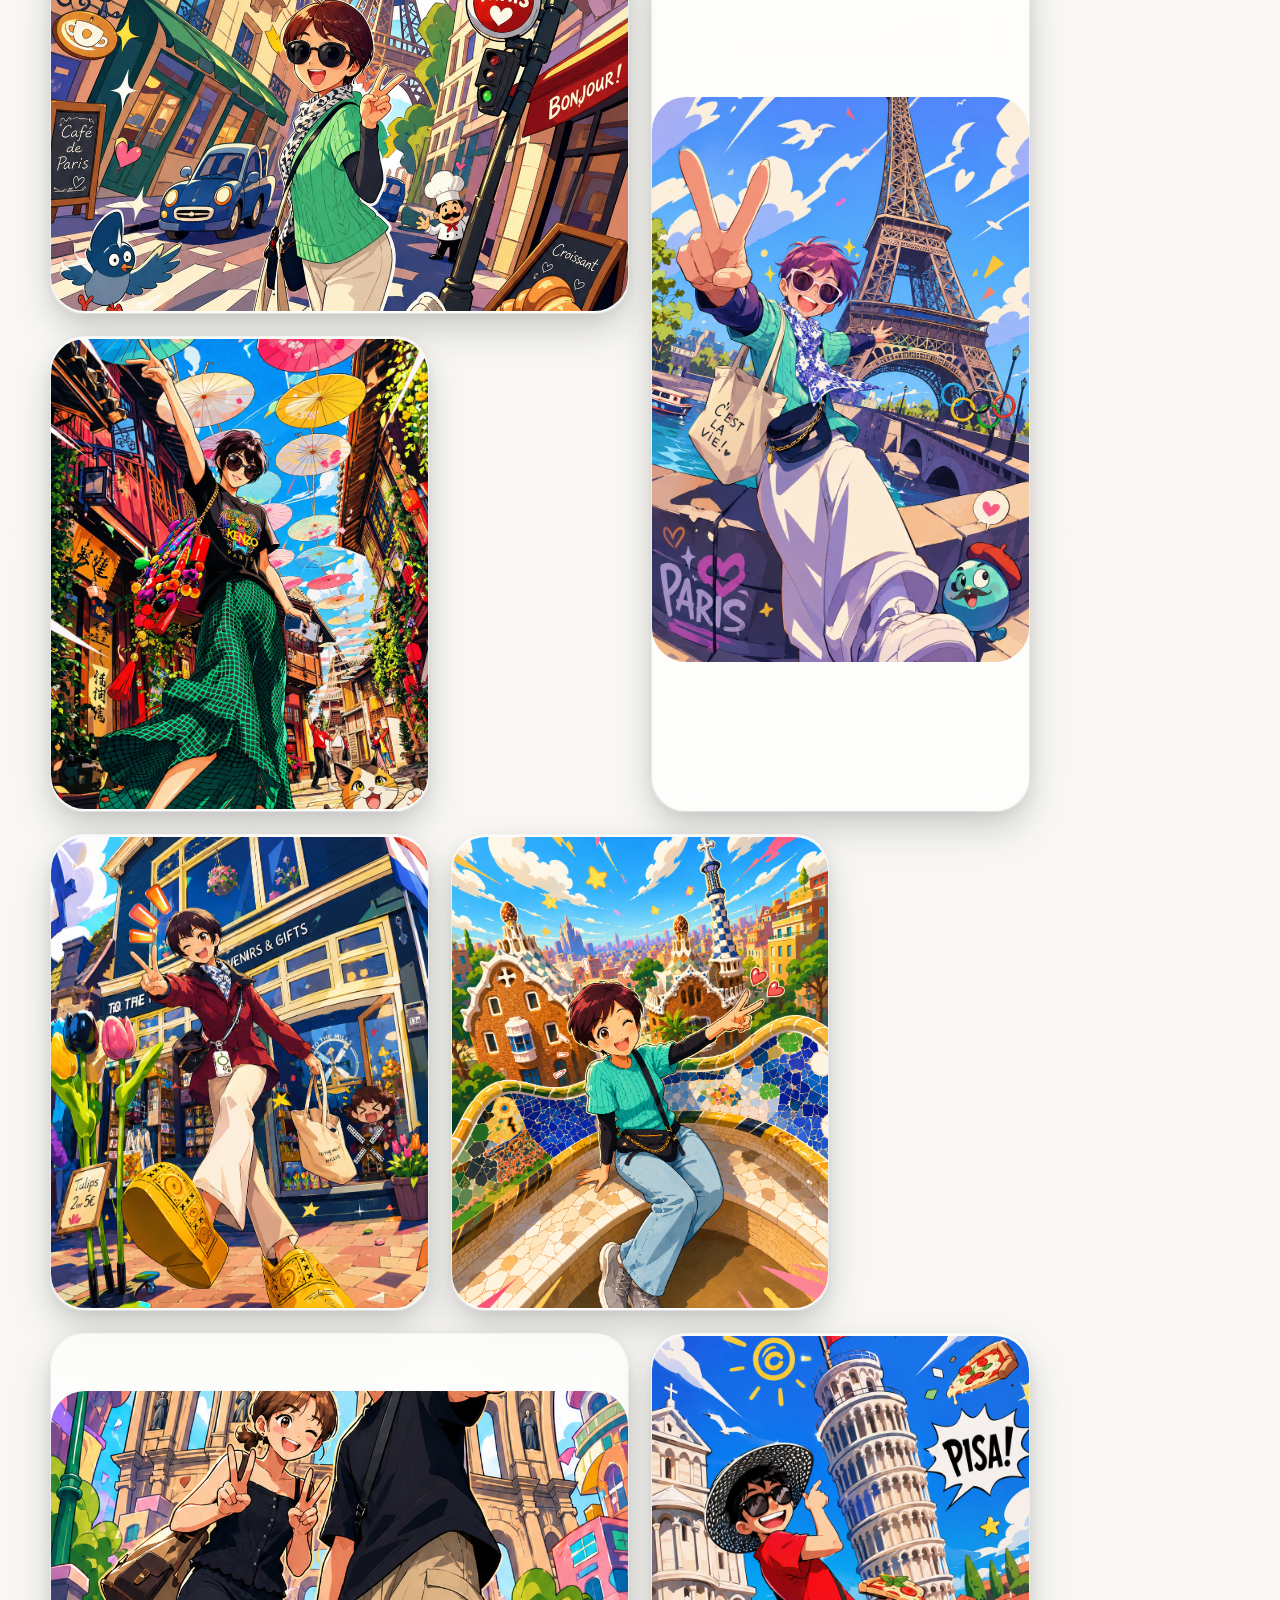
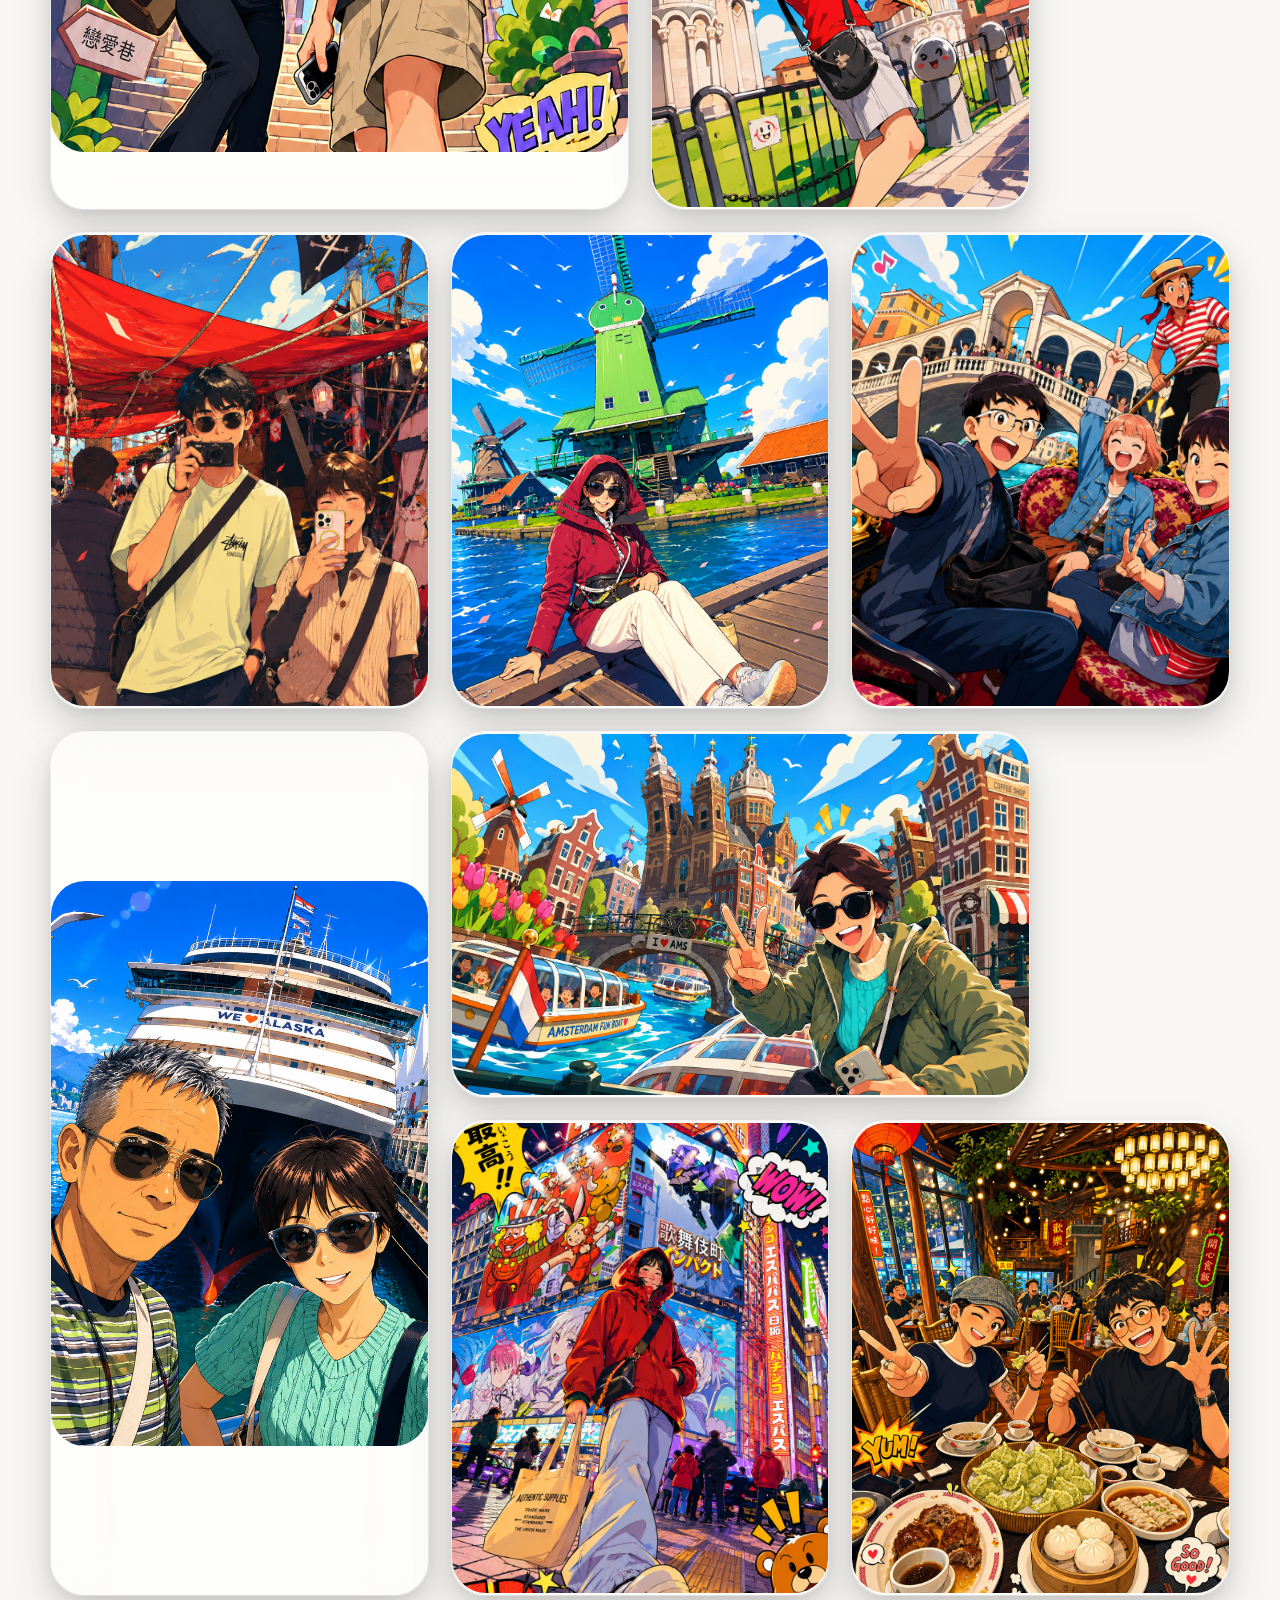
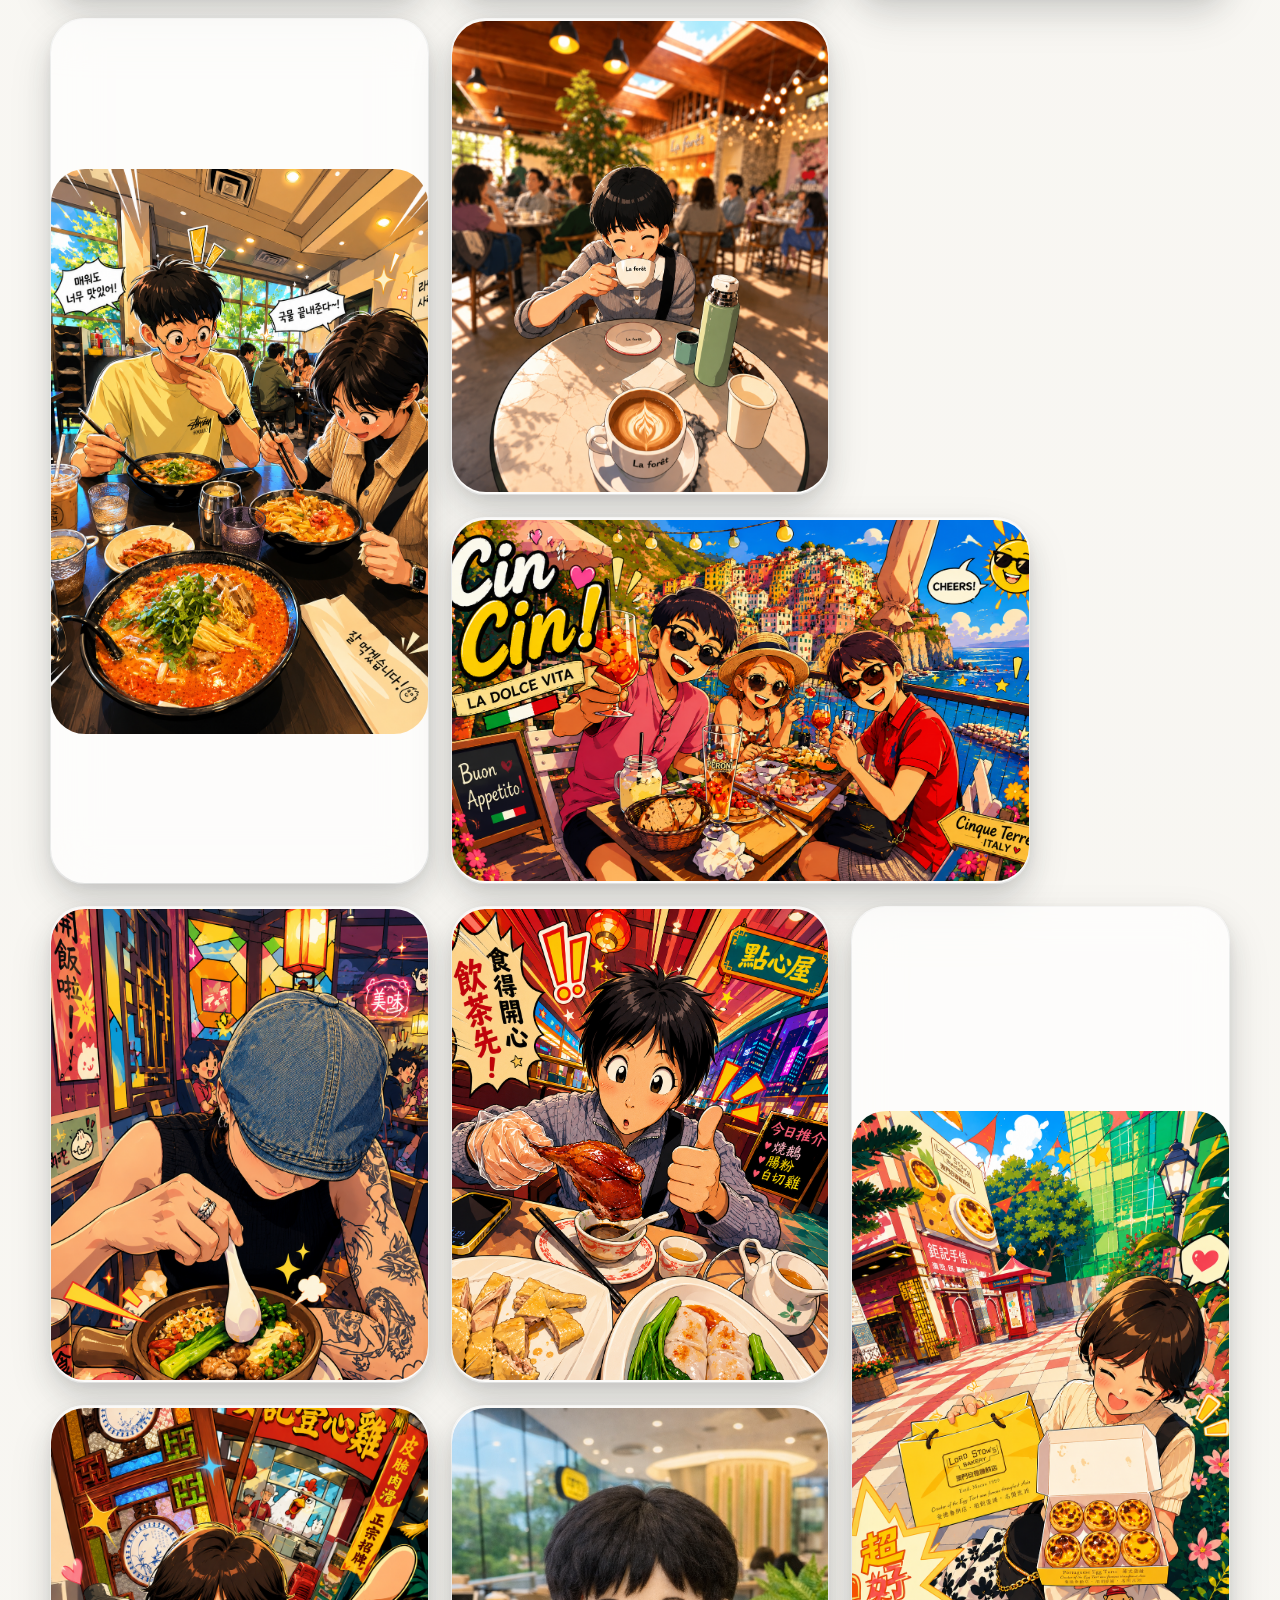
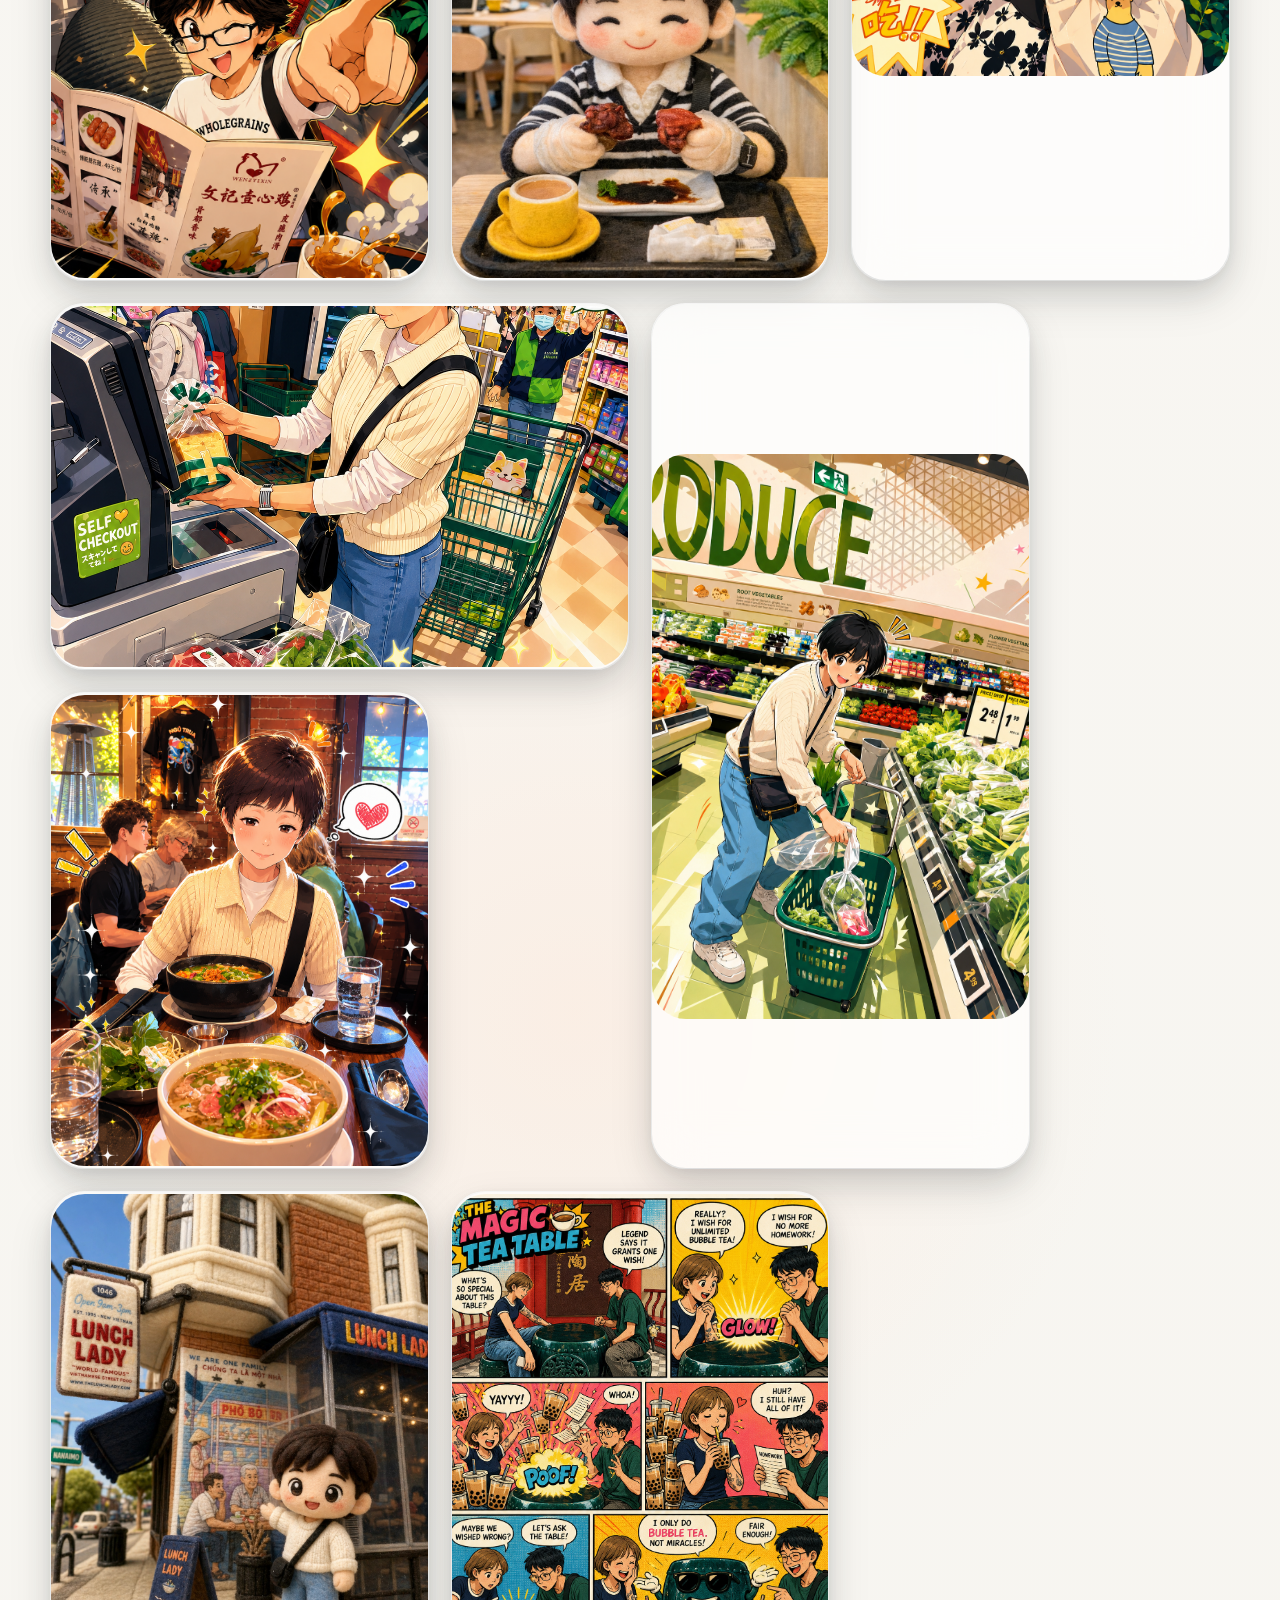
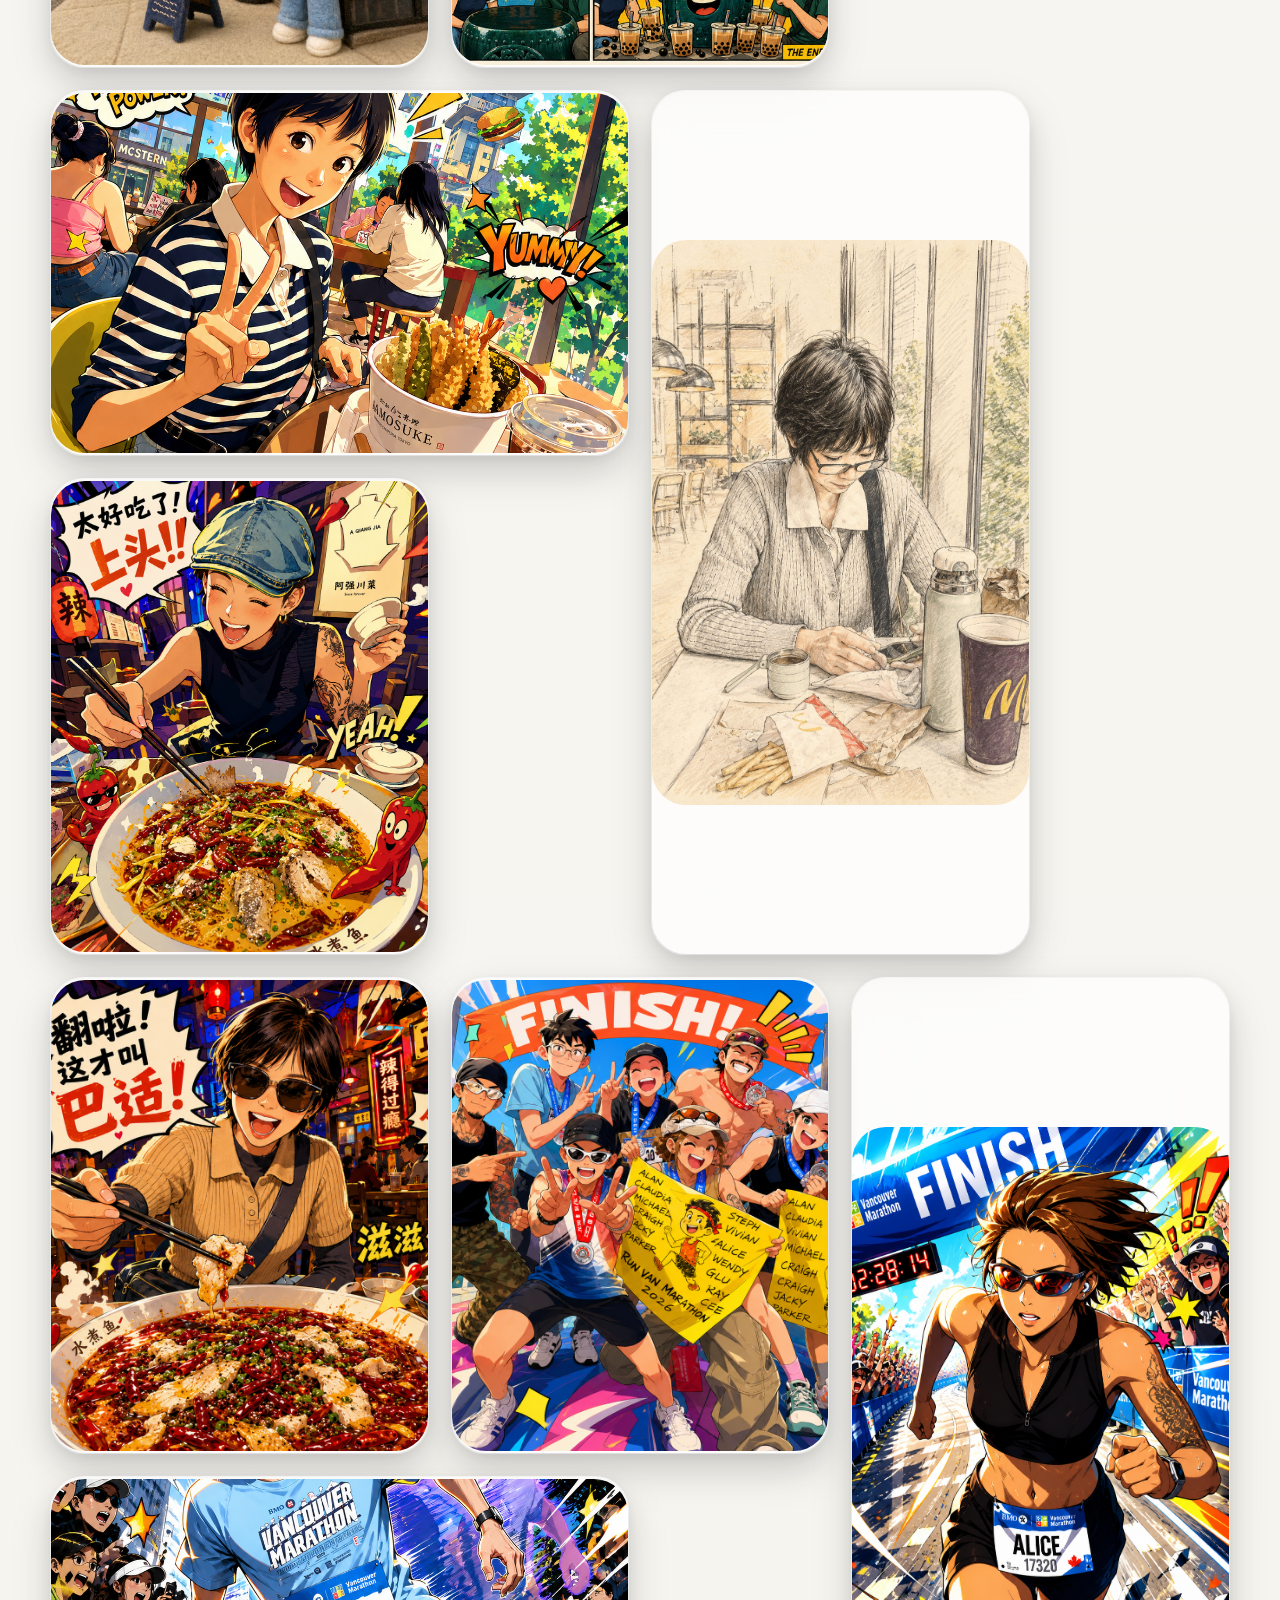
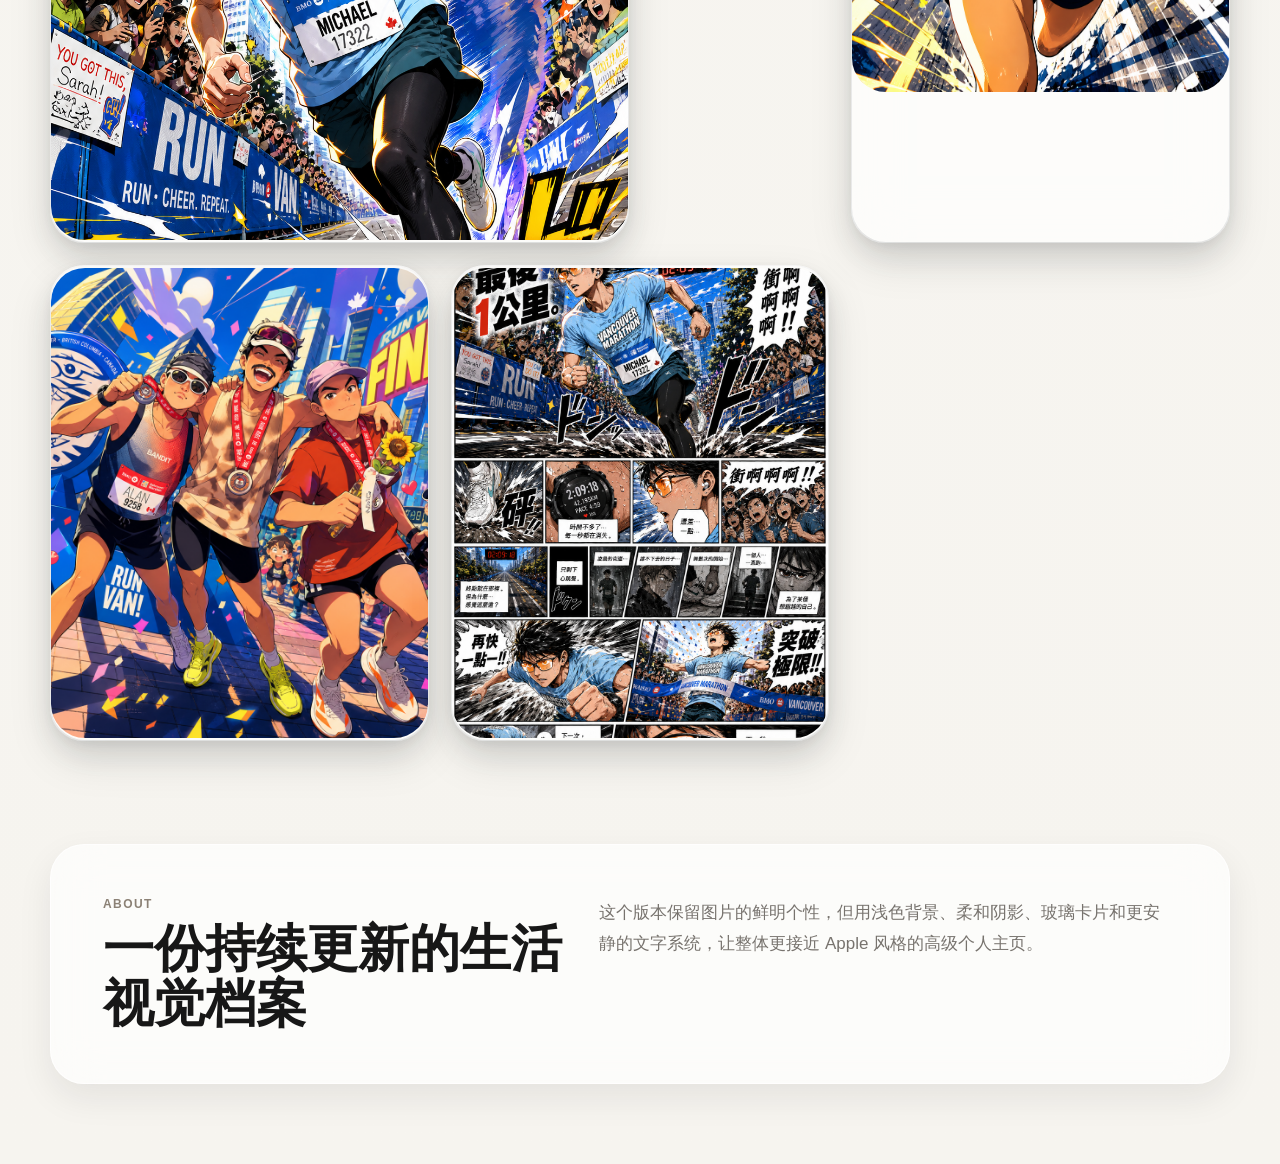
==== commit 1346d9bc: "Rename updated gallery photos" ====
--- a/index.html
+++ b/index.html
@@ -100,7 +100,7 @@
       </figure>
     </div>
 
-    <script src="gallery-data.js?v=16"></script>
+    <script src="gallery-data.js?v=17"></script>
     <script src="apple-template.js?v=1"></script>
   </body>
 </html>
--- a/apple-template.css
+++ b/apple-template.css
@@ -10,6 +10,9 @@
   --glass-strong: rgba(255, 255, 255, 0.82);
   --shadow: 0 24px 70px rgba(28, 31, 35, 0.11);
   --shadow-soft: 0 14px 34px rgba(28, 31, 35, 0.08);
+  --photo-shadow: 0 18px 44px rgba(34, 37, 41, 0.13), 0 4px 14px rgba(34, 37, 41, 0.07);
+  --photo-shadow-hover: 0 26px 64px rgba(34, 37, 41, 0.17), 0 8px 22px rgba(34, 37, 41, 0.09);
+  --photo-shadow-focus: 0 32px 86px rgba(34, 37, 41, 0.22), 0 10px 28px rgba(34, 37, 41, 0.11);
   --radius-lg: 34px;
   --radius-md: 24px;
   --radius-sm: 999px;
@@ -212,7 +215,7 @@
   overflow: hidden;
   border-radius: var(--radius-lg);
   background: rgba(255, 255, 255, 0.78);
-  box-shadow: var(--shadow);
+  box-shadow: var(--photo-shadow-hover);
 }
 
 .feature-card::after {
@@ -366,7 +369,15 @@
   border: 0;
   border-radius: var(--radius-lg);
   background: transparent;
+  box-shadow: var(--photo-shadow);
   cursor: pointer;
+  transition: box-shadow 220ms ease, transform 220ms ease;
+}
+
+.apple-card button:hover,
+.apple-card button:focus-visible {
+  box-shadow: var(--photo-shadow-hover);
+  transform: translateY(-2px);
 }
 
 .apple-card img {
@@ -486,7 +497,7 @@
   max-width: 100%;
   max-height: calc(100vh - 172px);
   border-radius: var(--radius-lg);
-  box-shadow: var(--shadow);
+  box-shadow: var(--photo-shadow-focus);
   object-fit: contain;
 }
 
